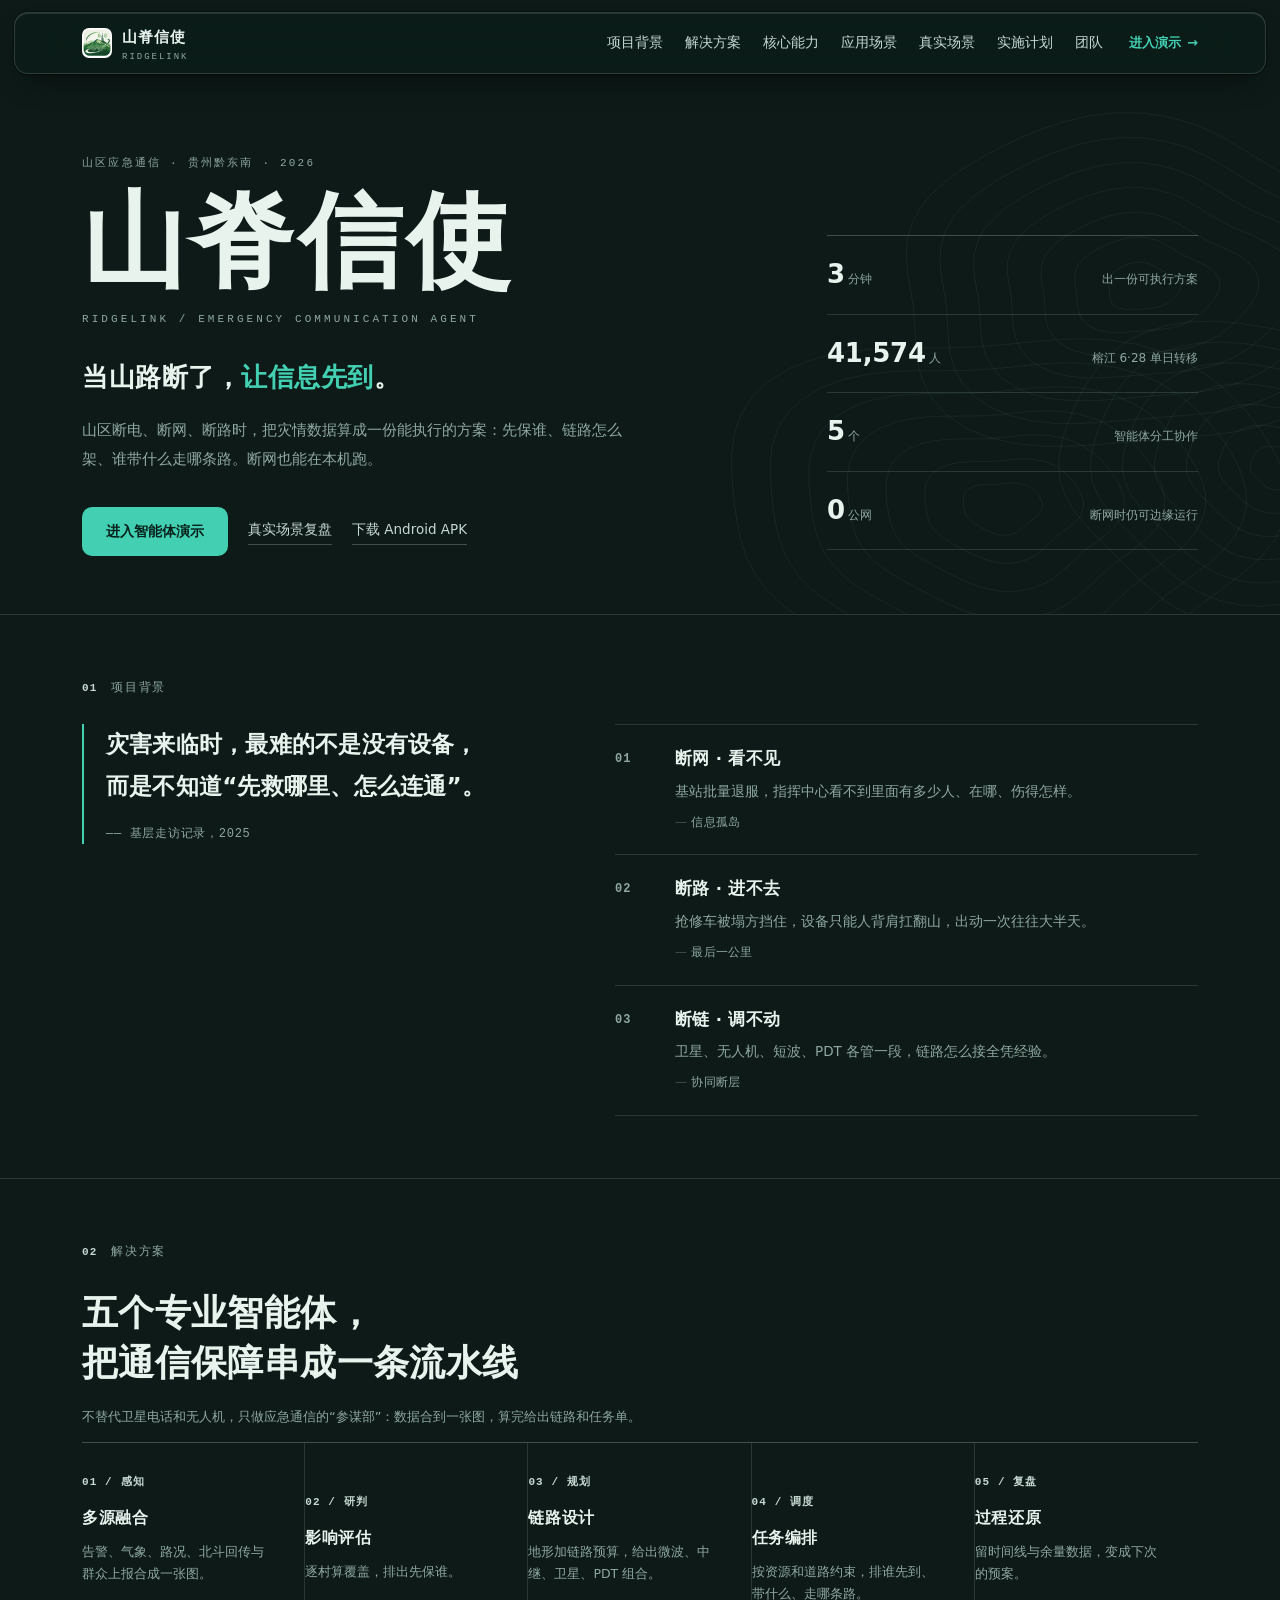
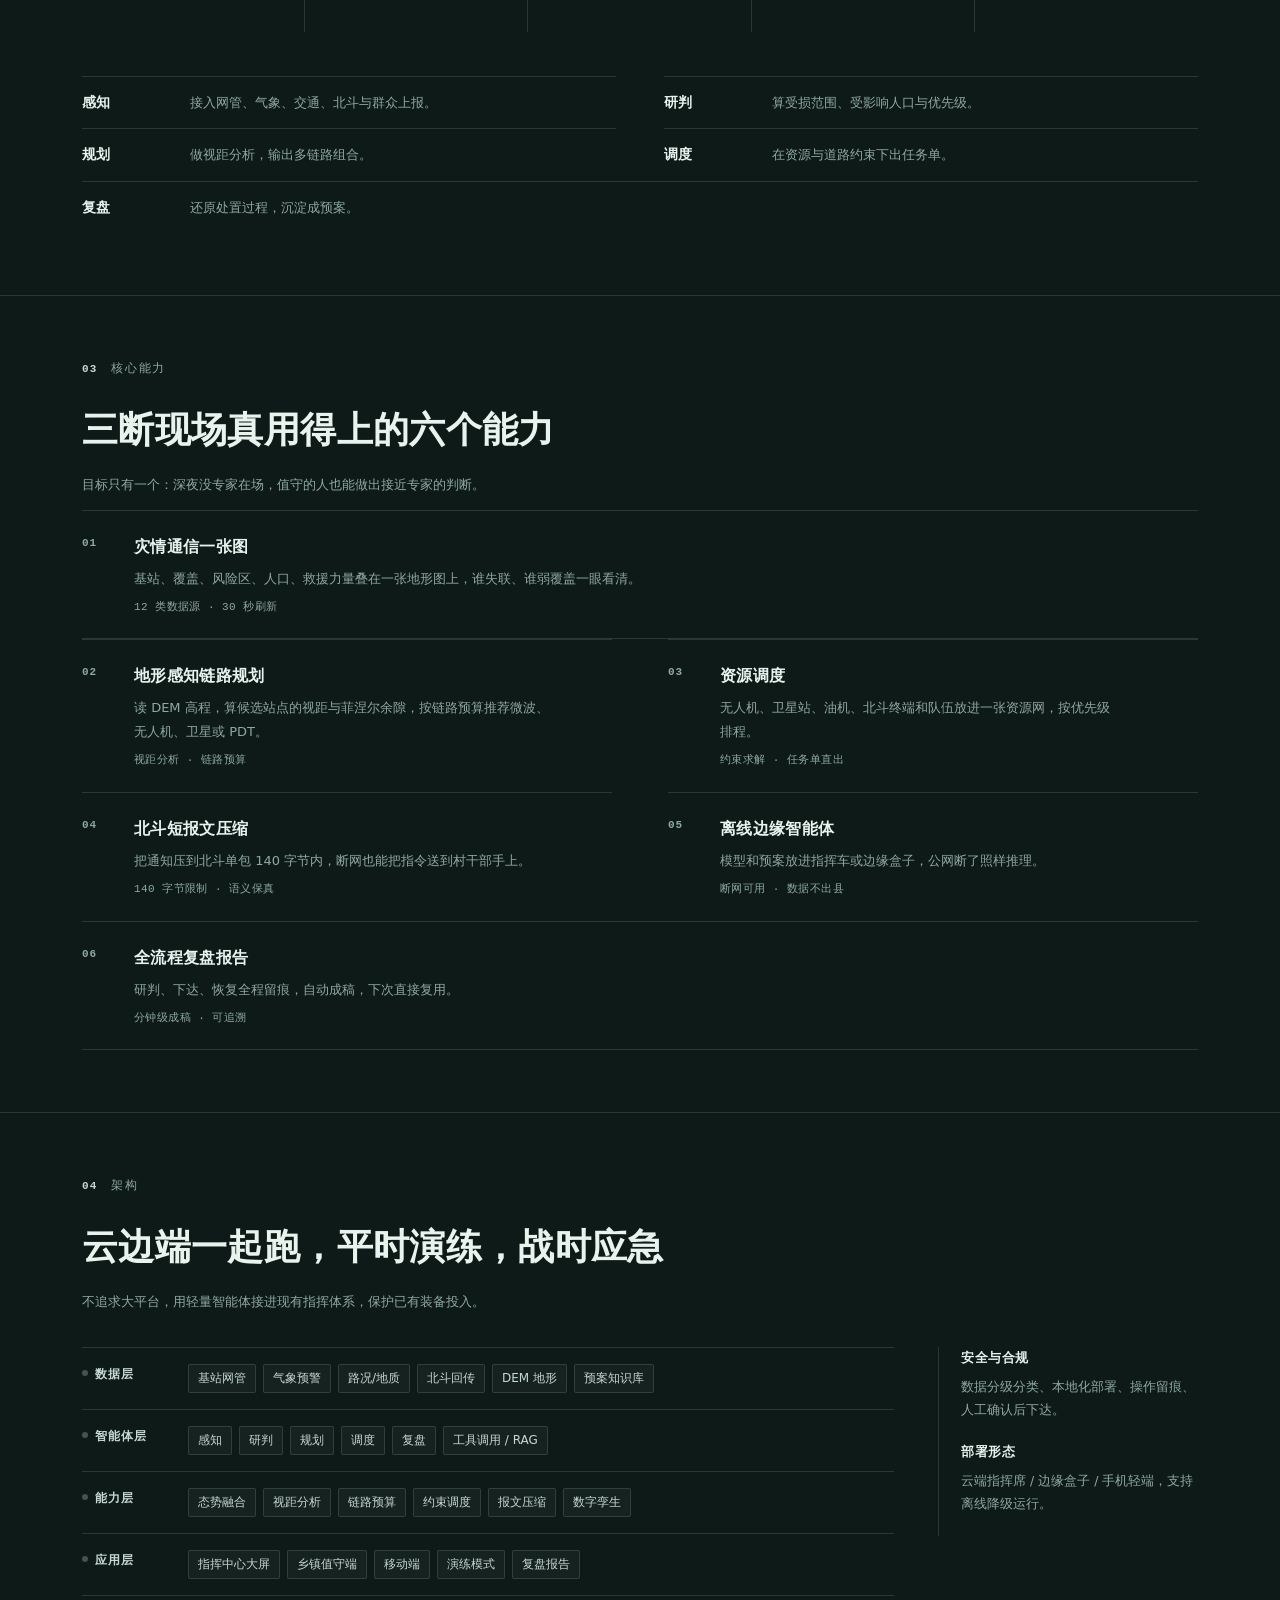
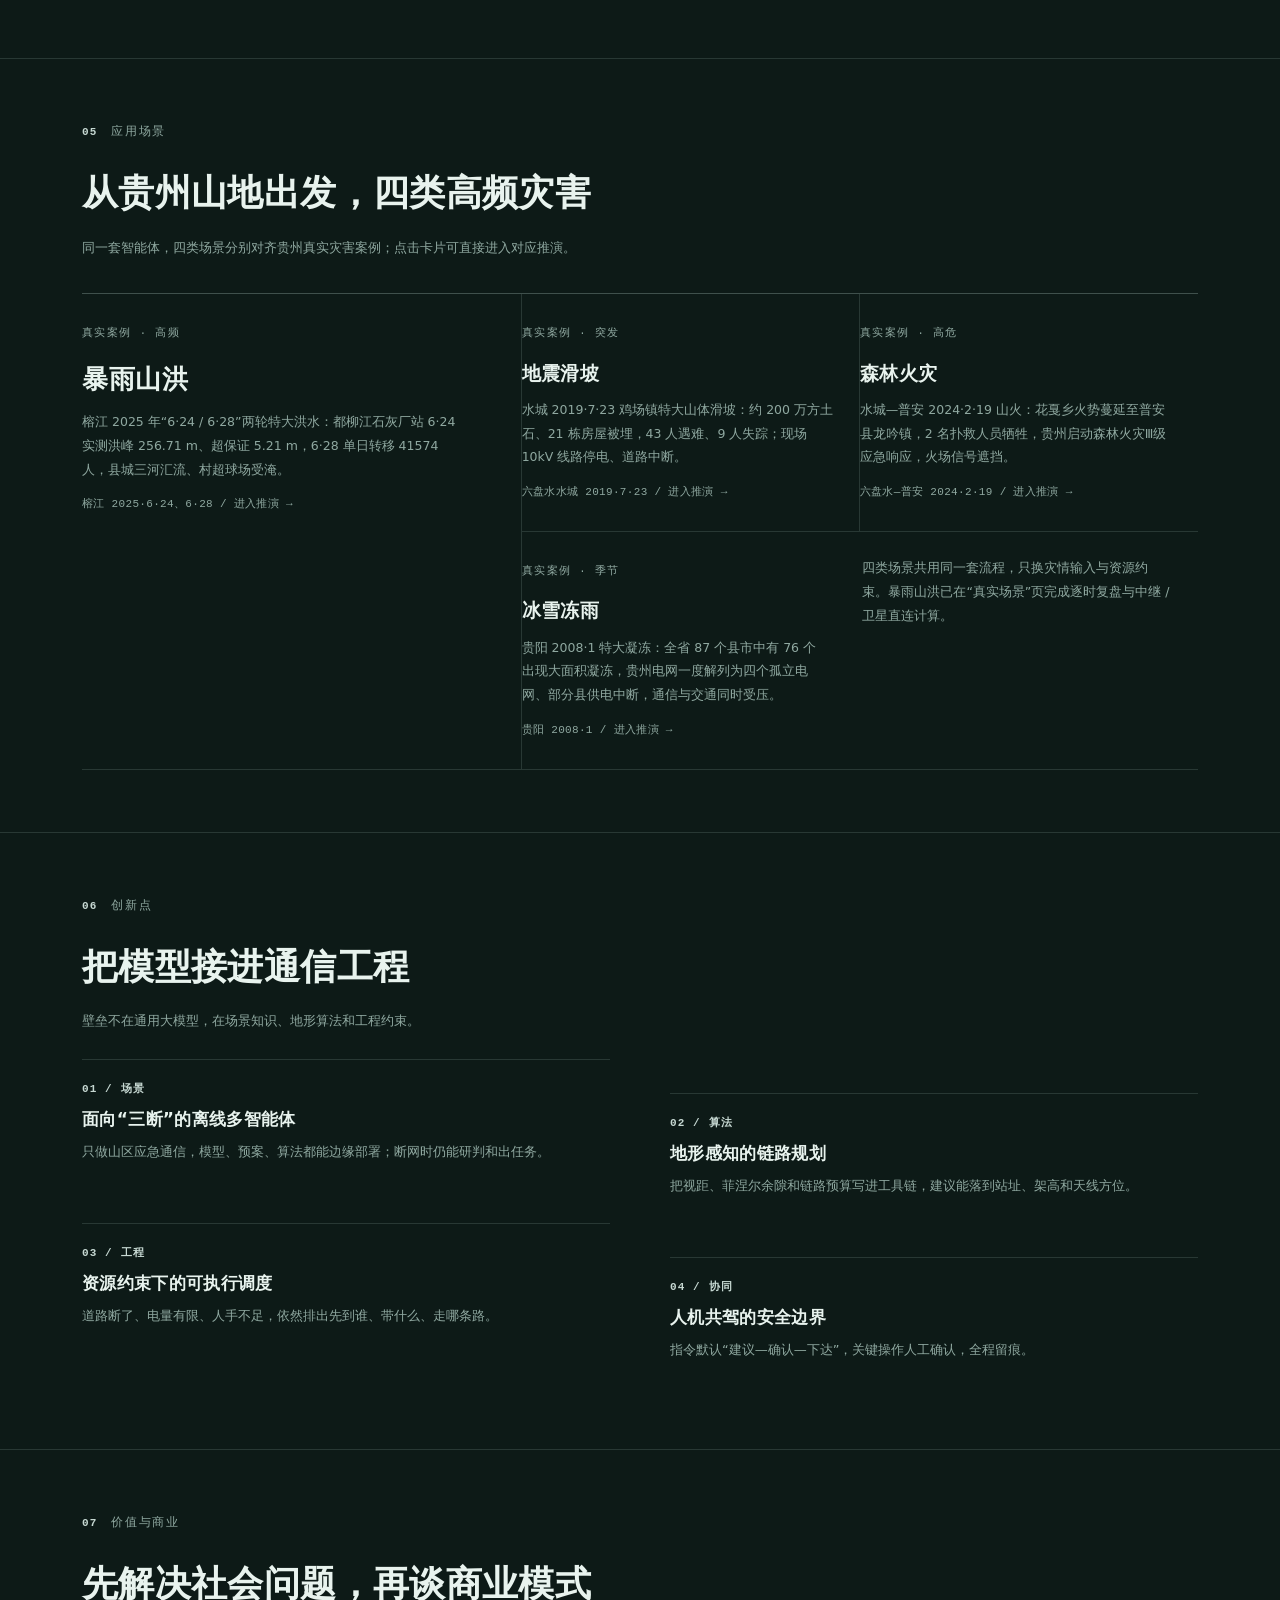
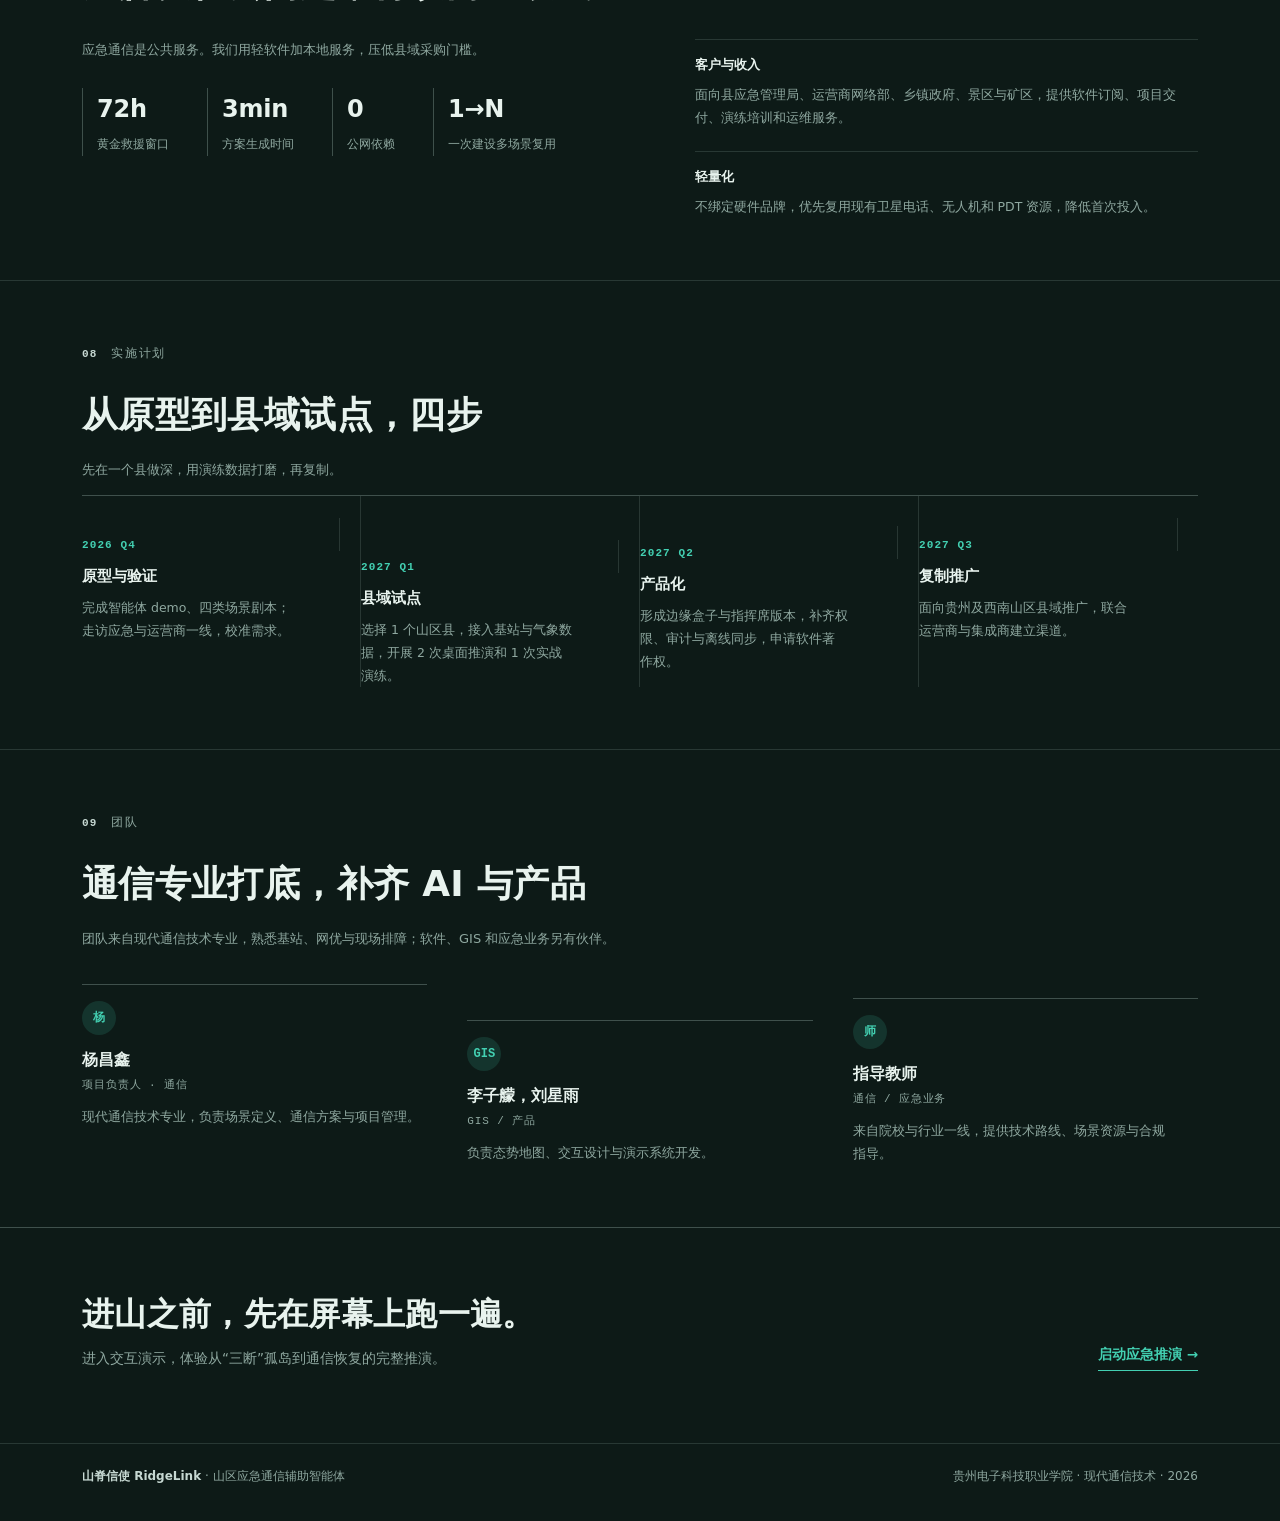
==== android-apk/app/src/main/assets/www/index.html @ e3057827 "实景地图新增贵州全省一图总览，标注五城四灾种并可点击跳转；发布 APK 1.7" ====
<!DOCTYPE html>
<html lang="zh-CN">
<head>
<meta charset="UTF-8">
<meta name="viewport" content="width=device-width, initial-scale=1.0, viewport-fit=cover">
<meta name="theme-color" content="#ffffff">
<meta name="description" content="山脊信使 RidgeLink：面向山区“断电、断网、断路”场景的应急通信辅助智能体，用 DEM 视距、菲涅尔余隙与链路预算，把灾情数据变成可执行的通信保障方案。">
<meta name="apple-mobile-web-app-capable" content="yes">
<meta name="apple-mobile-web-app-status-bar-style" content="black">
<meta name="apple-mobile-web-app-title" content="山脊信使">
<link rel="manifest" href="manifest.webmanifest">
<link rel="apple-touch-icon" href="icon-180.png">
<link rel="icon" type="image/png" href="icon-192.png">
<title>山脊信使 RidgeLink · 山区应急通信辅助智能体</title>
<style>
  :root{
    --ink:#e8f3ee;
    --ink-2:#c6d8d2;
    --muted:#8fa8a0;
    --line:rgba(206,236,226,.14);
    --line-2:rgba(206,236,226,.26);
    --accent:#43d0b2;
    --accent-soft:rgba(67,208,178,.14);
    --warn:#d8a06a;
    --bg:#0d1a17;
    --paper:#13211d;
    --mono:ui-monospace,"SFMono-Regular",Consolas,"Liberation Mono",monospace;
  }
  *{box-sizing:border-box}
  html{-webkit-text-size-adjust:100%}
  body{
    margin:0;background:var(--bg);color:var(--ink);
    font-family:"PingFang SC","Microsoft YaHei","Noto Sans SC",system-ui,-apple-system,sans-serif;
    font-size:15px;line-height:1.75;-webkit-font-smoothing:antialiased;
  }
  a{color:inherit;text-decoration:none}
  h1,h2,h3{text-wrap:balance}
  p,blockquote{text-wrap:pretty}
  .wrap{max-width:1180px;margin:0 auto;padding:0 32px}

  /* ---------- nav ---------- */
  .nav{
    position:fixed;top:12px;left:14px;right:14px;z-index:40;
    background:rgba(15,30,26,.55);
    -webkit-backdrop-filter:blur(26px) saturate(180%);
    backdrop-filter:blur(26px) saturate(180%);
    border:1px solid rgba(214,244,236,.16);
    border-radius:14px;
    box-shadow:
      0 0 0 1px rgba(0,0,0,.35),
      0 2px 4px -2px rgba(0,0,0,.4),
      0 14px 30px -14px rgba(0,0,0,.55),
      inset 0 1px 0 rgba(214,244,236,.12);
    transition:background .35s ease,box-shadow .35s ease;
  }
  .nav.is-scrolled{background:rgba(255,255,255,.58);box-shadow:0 0 0 1px rgba(20,33,43,.06), 0 3px 6px -3px rgba(20,33,43,.18), 0 16px 34px -16px rgba(20,33,43,.34), inset 0 1px 0 rgba(255,255,255,.92)}
  .nav-in{
    max-width:1180px;margin:0 auto;padding:0 32px;height:60px;
    display:flex;align-items:center;gap:26px;
  }
  .brand{display:flex;align-items:center;gap:10px;font-weight:700;letter-spacing:.06em;flex:none}
  .brand img{width:30px;height:30px;border-radius:7px;display:block}
  .brand small{display:block;font:500 9px/1 var(--mono);letter-spacing:.22em;color:var(--muted);margin-top:3px}
  .links{display:flex;gap:22px;font-size:13.5px;color:var(--ink-2);margin-left:auto}
  .links a{position:relative;padding:4px 0;transition:color .18s}
  .links a:hover{color:var(--ink)}
  .links a:hover::after{width:100%}
  .links a::after{content:"";position:absolute;left:0;bottom:0;height:1px;width:0;background:var(--ink);transition:width .2s}
  .nav-go{display:inline-flex;align-items:center;gap:6px;font-size:13px;font-weight:600;color:var(--accent);flex:none}
  .nav-go em{font-style:normal;transition:transform .2s}
  .nav-go:hover em{transform:translateX(3px)}

  /* ---------- hero ---------- */
  .hero{position:relative;padding:156px 0 58px;overflow:hidden}
  .hero-contours{position:absolute;right:-8%;top:6%;width:760px;max-width:70vw;opacity:.5;pointer-events:none}
  .hero-contours svg{width:100%;height:auto}
  .hero-grid{position:relative;display:grid;grid-template-columns:minmax(0,1.3fr) minmax(0,.7fr);gap:56px;align-items:end}
  .eyebrow{font:500 11px/1.4 var(--mono);letter-spacing:.2em;color:var(--muted);margin-bottom:22px}
  h1{
    font-size:clamp(58px,8.4vw,104px);line-height:.94;letter-spacing:.04em;font-weight:800;
    margin:0;color:var(--ink);
  }
  .hero-en{font:500 11px/1.6 var(--mono);letter-spacing:.28em;color:var(--muted);margin-top:20px}
  .hero-sub{font-size:clamp(19px,2.2vw,26px);margin:26px 0 0;letter-spacing:.02em;font-weight:600}
  .hero-sub em{font-style:normal;color:var(--accent)}
  .hero-desc{max-width:560px;margin:16px 0 0;color:var(--muted);font-size:14.5px;line-height:1.95}
  .hero-actions{display:flex;align-items:center;flex-wrap:wrap;gap:20px;margin-top:34px}
  .btn-solid{
    display:inline-flex;align-items:center;gap:8px;padding:13px 24px;background:var(--accent);color:#06201b;
    font-size:13.5px;font-weight:600;border-radius:10px;transition:background .2s,transform .2s;
  }
  .btn-solid:hover{background:var(--accent)}
  .link-more{font-size:13.5px;color:var(--ink-2);border-bottom:1px solid var(--line-2);padding-bottom:2px}
  .link-more:hover{border-color:var(--accent);color:var(--accent)}
  .hero-facts{border-top:1px solid var(--line-2);padding-top:0;margin-bottom:6px}
  .fact{display:grid;grid-template-columns:1fr auto;align-items:baseline;gap:14px;
    padding:16px 0;border-bottom:1px solid var(--line)}
  .fact b{font-size:26px;font-weight:700;letter-spacing:-.01em;font-variant-numeric:tabular-nums}
  .fact b small{font-size:12px;font-weight:500;color:var(--muted);margin-left:3px;letter-spacing:0}
  .fact span{font-size:12px;color:var(--muted);text-align:right;line-height:1.5;max-width:170px}

  /* ---------- section shell ---------- */
  .sec{padding:62px 0;border-top:1px solid var(--line)}
  .sec-head{display:flex;align-items:baseline;gap:14px;margin-bottom:26px}
  .sec-head .num{font:600 11px/1 var(--mono);letter-spacing:.1em;color:var(--ink-2);padding-top:2px}
  .sec-head .label{font-size:12px;letter-spacing:.14em;color:var(--muted)}
  .sec-lead{max-width:520px;margin-left:auto;color:var(--muted);font-size:14px;line-height:1.9}
  h2{font-size:clamp(25px,3vw,36px);line-height:1.4;letter-spacing:.01em;margin:0 0 18px;font-weight:700;max-width:820px}
  .h2-note{font-size:13px;color:var(--muted);max-width:560px}

  /* ---------- pain ---------- */
  .pain-grid{display:grid;grid-template-columns:minmax(0,.9fr) minmax(0,1.1fr);gap:56px}
  .pull{
    margin:0;padding:0 0 0 22px;border-left:2px solid var(--accent);
    font-size:clamp(18px,2vw,23px);line-height:1.8;font-weight:600;letter-spacing:.01em;align-self:start;text-wrap:balance;
  }
  .pull cite{display:block;margin-top:18px;font:500 12px/1.6 var(--mono);font-style:normal;color:var(--muted);letter-spacing:.06em}
  .pain-list{list-style:none;margin:0;padding:0}
  .pain-list li{display:grid;grid-template-columns:44px minmax(0,1fr);gap:16px;
    padding:20px 0;border-top:1px solid var(--line)}
  .pain-list li:last-child{border-bottom:1px solid var(--line)}
  .pain-list .no{font:600 12px/1.8 var(--mono);color:var(--muted);letter-spacing:.08em;padding-top:4px}
  .pain-list h3{margin:0 0 5px;font-size:16.5px;letter-spacing:.02em}
  .pain-list p{margin:0;color:var(--muted);font-size:13.5px;line-height:1.85}
  .pain-list .tag{display:inline-block;margin-top:8px;font-size:12px;color:var(--muted);letter-spacing:.02em}
  .pain-list .tag::before{content:"— ";color:var(--line-2)}

  /* ---------- solution ---------- */
  .flow{display:grid;grid-template-columns:repeat(5,minmax(0,1fr));gap:0;margin-top:6px;border-top:1px solid var(--line-2)}
  .step{padding:24px 18px 26px 0;border-right:1px solid var(--line);position:relative}
  .step:last-child{border-right:0}
  .step:nth-child(even){padding-top:44px}
  .step .idx{font:600 11px/1 var(--mono);color:var(--ink-2);letter-spacing:.1em}
  .step h4{margin:12px 0 8px;font-size:15.5px;letter-spacing:.04em}
  .step p{margin:0;font-size:12.5px;line-height:1.8;color:var(--muted);max-width:190px}
  .agents{display:grid;grid-template-columns:repeat(2,minmax(0,1fr));gap:0 48px;margin-top:44px}
  .agent{display:grid;grid-template-columns:96px minmax(0,1fr);gap:12px;padding:14px 0;border-top:1px solid var(--line);align-items:baseline}
  .agent b{font-size:13.5px;font-weight:600}
  .agent span{font-size:12.5px;color:var(--muted);line-height:1.8}

  /* ---------- capability ---------- */
  .cap-list{display:grid;grid-template-columns:repeat(2,minmax(0,1fr));gap:0 56px}
  .cap{display:grid;grid-template-columns:38px minmax(0,1fr);gap:14px;padding:22px 0;border-top:1px solid var(--line)}
  .cap .no{font:600 11px/1.9 var(--mono);color:var(--muted);letter-spacing:.08em}
  .cap h3{margin:0 0 6px;font-size:16px;letter-spacing:.02em}
  .cap p{margin:0;font-size:13px;color:var(--muted);line-height:1.85;max-width:420px}
  .cap .metric{font:500 11px/1.6 var(--mono);color:var(--muted);margin-top:8px;letter-spacing:.04em}
  .cap.double,.cap-list .cap:last-child{grid-column:1 / -1;border-bottom:1px solid var(--line)}
  .cap.double p{max-width:640px}

  /* ---------- architecture ---------- */
  .arch{display:grid;grid-template-columns:minmax(0,1fr) 260px;gap:44px;align-items:start}
  .layer{display:grid;grid-template-columns:88px minmax(0,1fr);gap:18px;padding:16px 0;border-top:1px solid var(--line)}
  .layer:last-child{border-bottom:1px solid var(--line)}
  .layer .lname{font:600 12px/1.9 var(--mono);letter-spacing:.08em;color:var(--ink-2)}
  .layer .lname i{display:inline-block;width:6px;height:6px;border-radius:50%;background:var(--ink-2);opacity:.3;margin-right:7px;vertical-align:2px}
  .chips{display:flex;flex-wrap:wrap;gap:7px}
  .chip{font-size:12px;color:var(--ink-2);border:1px solid var(--line);padding:3px 9px;border-radius:2px;background:rgba(214,244,236,.04)}
  .arch-side{border-left:1px solid var(--line);padding-left:22px}
  .arch-side h4{margin:0 0 6px;font-size:12.5px;letter-spacing:.04em}
  .arch-side p{margin:0 0 20px;font-size:12.5px;color:var(--muted);line-height:1.85}

  /* ---------- scenarios ---------- */
  .scenes{display:grid;grid-template-columns:1.3fr 1fr 1fr;grid-template-areas:"a b c" "a d d";gap:0;border-top:1px solid var(--line-2)}
  .scene{padding:24px 24px 28px 0;border-bottom:1px solid var(--line);border-right:1px solid var(--line);position:relative;display:block;color:inherit;text-decoration:none;transition:background .2s}
  .scene:hover{background:rgba(46,230,197,.03)}
  .scene:hover h3{color:var(--teal)}
  .scene-a{grid-area:a;padding-right:34px;border-right:1px solid var(--line)}
  .scene-b{grid-area:b}
  .scene-c{grid-area:c;border-right:0}
  .scene-d{grid-area:d;border-right:0;display:grid;grid-template-columns:minmax(0,1fr) minmax(0,1.05fr);column-gap:44px;align-items:start}
  .scene-note{margin:26px 0 0;font-size:12.5px;line-height:1.95;color:var(--muted);max-width:360px}
  .scene .tag{font:500 10.5px/1 var(--mono);letter-spacing:.14em;color:var(--muted)}
  .scene h3{margin:12px 0 8px;font-size:19px;letter-spacing:.02em}
  .scene-a h3{font-size:26px}
  .scene p{margin:0;font-size:12.5px;color:var(--muted);line-height:1.9;max-width:340px}
  .scene-a p{max-width:380px}
  .scene .meta{font:500 11px/1.8 var(--mono);color:var(--muted);margin-top:14px;letter-spacing:.03em}

  /* ---------- innovation ---------- */
  .inno{display:grid;grid-template-columns:repeat(2,minmax(0,1fr));gap:0 60px}
  .inno article{padding:24px 0;border-top:1px solid var(--line)}
  .inno article:nth-child(2n){margin-top:34px}
  .inno .n{font:600 11px/1 var(--mono);color:var(--ink-2);letter-spacing:.1em;margin-bottom:12px}
  .inno h3{margin:0 0 8px;font-size:17px;letter-spacing:.02em;line-height:1.5}
  .inno p{margin:0;font-size:13px;color:var(--muted);line-height:1.9}

  /* ---------- value ---------- */
  .value{display:grid;grid-template-columns:minmax(0,1.05fr) minmax(0,.95fr);gap:56px}
  .value-key{display:flex;gap:38px;flex-wrap:wrap;margin:26px 0 0}
  .value-key div{border-left:1px solid var(--line-2);padding-left:14px}
  .value-key b{display:block;font-size:24px;font-weight:700;letter-spacing:-.01em}
  .value-key span{font-size:11.5px;color:var(--muted)}
  .value-side{display:grid;gap:22px;align-content:start}
  .vnote{border-top:1px solid var(--line);padding-top:14px}
  .vnote h4{margin:0 0 6px;font-size:13px}
  .vnote p{margin:0;font-size:12.5px;color:var(--muted);line-height:1.85}

  /* ---------- roadmap ---------- */
  .road{display:grid;grid-template-columns:repeat(4,minmax(0,1fr));gap:0;border-top:1px solid var(--line-2);margin-top:8px}
  .road div{padding:22px 20px 0 0;border-right:1px solid var(--line)}
  .road div:last-child{border-right:0}
  .road .t{font:600 11px/1 var(--mono);color:var(--accent);letter-spacing:.1em}
  .road h4{margin:12px 0 7px;font-size:15px}
  .road p{margin:0;font-size:12.5px;color:var(--muted);line-height:1.85;max-width:220px}
  .road div:nth-child(2){padding-top:44px}
  .road div:nth-child(3){padding-top:30px}

  /* ---------- team ---------- */
  .team{display:grid;grid-template-columns:repeat(3,minmax(0,1fr));gap:40px}
  .person{border-top:1px solid var(--line-2);padding-top:16px}
  .person:nth-child(2){margin-top:36px}
  .person:nth-child(3){margin-top:14px}
  .person .av{width:34px;height:34px;border-radius:50%;background:var(--accent-soft);color:var(--accent);
    display:grid;place-items:center;font:700 12px/1 var(--mono);margin-bottom:12px}
  .person h4{margin:0 0 3px;font-size:15.5px}
  .person .role{font:500 11px/1.6 var(--mono);letter-spacing:.08em;color:var(--muted)}
  .person p{margin:10px 0 0;font-size:12.5px;color:var(--muted);line-height:1.85}

  /* ---------- cta / footer ---------- */
  .cta{border-top:1px solid var(--line-2);padding:64px 0 72px}
  .cta-in{display:flex;align-items:flex-end;justify-content:space-between;gap:40px;flex-wrap:wrap}
  .cta h2{margin:0 0 10px;font-size:clamp(23px,2.6vw,32px)}
  .cta p{margin:0;color:var(--muted);font-size:13.5px}
  .cta .go{font-size:13.5px;font-weight:600;color:var(--accent);border-bottom:1px solid currentColor;padding-bottom:3px;white-space:nowrap}
  footer{border-top:1px solid var(--line);padding:22px 0 34px}
  .foot-in{display:flex;justify-content:space-between;gap:16px;flex-wrap:wrap;color:var(--muted);font-size:12px}
  .foot-in b{color:var(--ink-2);font-weight:600}

  /* ---------- reveal ---------- */
  .reveal{opacity:0;transform:translateY(14px);transition:opacity .7s ease,transform .7s ease}
  .reveal.in{opacity:1;transform:none}
  @media (prefers-reduced-motion:reduce){.reveal{opacity:1;transform:none;transition:none}}

  /* ---------- responsive ---------- */
  @media(max-width:980px){
    .nav-in{padding:0 16px;gap:14px}
    .nav{top:8px;left:8px;right:8px;border-radius:12px}
    .links{display:none}
    .wrap{padding:0 20px}
    .hero{padding:120px 0 56px}
    .hero-grid{grid-template-columns:1fr;gap:34px}
    .hero-contours{display:none}
    .fact span{max-width:none;text-align:left}
    .fact{grid-template-columns:auto 1fr;gap:12px;align-items:baseline}
    .pain-grid,.value,.arch{grid-template-columns:1fr;gap:34px}
    .arch-side{border-left:0;padding-left:0;border-top:1px solid var(--line);padding-top:18px}
    .flow{grid-template-columns:repeat(2,minmax(0,1fr));gap:0}
    .step:nth-child(even){padding-top:24px}
    .step{border-right:0;border-bottom:1px solid var(--line)}
    .agents,.cap-list,.inno{grid-template-columns:1fr;gap:0}
    .inno article:nth-child(2n){margin-top:0}
    .scenes{grid-template-columns:1fr;grid-template-areas:"a" "b" "c" "d"}
    .scene,.scene-c{border-right:0}
    .scenes-note{margin-top:10px}
    .road{grid-template-columns:1fr 1fr}
    .road div{padding-top:22px !important;border-right:0;border-bottom:1px solid var(--line)}
    .team{grid-template-columns:1fr;gap:22px}
    .person:nth-child(2),.person:nth-child(3){margin-top:0}
    .sec{padding:60px 0}
  }
  @media(max-width:560px){
    h1{font-size:44px}
    .hero-actions{gap:14px}
    .btn-solid{width:100%;justify-content:center}
    .fact b{font-size:22px}
  }
</style>
</head>
<body>

<header class="nav">
  <div class="nav-in">
    <a class="brand" href="#top">
      <img src="icon-192.png" alt="山脊信使">
      <span>山脊信使<small>RIDGELINK</small></span>
    </a>
    <nav class="links">
      <a href="#pain">项目背景</a>
      <a href="#solution">解决方案</a>
      <a href="#capability">核心能力</a>
      <a href="#scenario">应用场景</a>
      <a href="scene.html">真实场景</a>
      <a href="#plan">实施计划</a>
      <a href="#team">团队</a>
    </nav>
    <a class="nav-go" href="demo.html">进入演示 <em>→</em></a>
  </div>
</header>

<section class="hero" id="top">
    <div class="hero-contours" aria-hidden="true"><svg viewBox="0 0 760 620"><g id="heroContours"></g></svg></div>
  <div class="wrap">
    <div class="eyebrow">山区应急通信 · 贵州黔东南 · 2026</div>
    <div class="hero-grid">
      <div>
        <h1>山脊信使</h1>
        <div class="hero-en">RIDGELINK / EMERGENCY COMMUNICATION AGENT</div>
        <p class="hero-sub">当山路断了，<em>让信息先到</em>。</p>
        <p class="hero-desc">山区断电、断网、断路时，把灾情数据算成一份能执行的方案：先保谁、链路怎么架、谁带什么走哪条路。断网也能在本机跑。</p>
        <div class="hero-actions">
          <a class="btn-solid" href="demo.html">进入智能体演示</a>
          <a class="link-more" href="scene.html">真实场景复盘</a>
          <a class="link-more" href="download/RidgeLink-1.7.apk?v=1.7" download title="约 1.2 MB · 安装后无需电脑、无需网络">下载 Android APK</a>
          <button class="link-more" id="btnInstall" type="button" hidden style="background:none;border:0;border-bottom:1px solid var(--line-2);padding:0 0 2px;cursor:pointer;font-family:inherit;font-size:13.5px">添加到主屏幕</button>
        </div>
      </div>
      <aside class="hero-facts">
        <div class="fact"><b>3<small>分钟</small></b><span>出一份可执行方案</span></div>
        <div class="fact" title="据 2025-06-28 18 时公开报道"><b>41,574<small>人</small></b><span>榕江 6·28 单日转移</span></div>
        <div class="fact"><b>5<small>个</small></b><span>智能体分工协作</span></div>
        <div class="fact"><b>0<small>公网</small></b><span>断网时仍可边缘运行</span></div>
      </aside>
    </div>
  </div>
</section>

<main>
  <section class="sec" id="pain">
    <div class="wrap">
      <div class="sec-head"><span class="num">01</span><span class="label">项目背景</span></div>
      <div class="pain-grid">
        <blockquote class="pull reveal">
          灾害来临时，最难的不是没有设备，而是不知道“先救哪里、怎么连通”。
          <cite>—— 基层走访记录，2025</cite>
        </blockquote>
        <ol class="pain-list">
          <li class="reveal">
            <span class="no">01</span>
            <div>
              <h3>断网 · 看不见</h3>
              <p>基站批量退服，指挥中心看不到里面有多少人、在哪、伤得怎样。</p>
              <span class="tag">信息孤岛</span>
            </div>
          </li>
          <li class="reveal">
            <span class="no">02</span>
            <div>
              <h3>断路 · 进不去</h3>
              <p>抢修车被塌方挡住，设备只能人背肩扛翻山，出动一次往往大半天。</p>
              <span class="tag">最后一公里</span>
            </div>
          </li>
          <li class="reveal">
            <span class="no">03</span>
            <div>
              <h3>断链 · 调不动</h3>
              <p>卫星、无人机、短波、PDT 各管一段，链路怎么接全凭经验。</p>
              <span class="tag">协同断层</span>
            </div>
          </li>
        </ol>
      </div>
    </div>
  </section>

  <section class="sec" id="solution">
    <div class="wrap">
      <div class="sec-head"><span class="num">02</span><span class="label">解决方案</span></div>
      <h2>五个专业智能体，<br>把通信保障串成一条流水线</h2>
      <p class="h2-note">不替代卫星电话和无人机，只做应急通信的“参谋部”：数据合到一张图，算完给出链路和任务单。</p>
      <div class="flow">
        <div class="step reveal"><span class="idx">01 / 感知</span><h4>多源融合</h4><p>告警、气象、路况、北斗回传与群众上报合成一张图。</p></div>
        <div class="step reveal"><span class="idx">02 / 研判</span><h4>影响评估</h4><p>逐村算覆盖，排出先保谁。</p></div>
        <div class="step reveal"><span class="idx">03 / 规划</span><h4>链路设计</h4><p>地形加链路预算，给出微波、中继、卫星、PDT 组合。</p></div>
        <div class="step reveal"><span class="idx">04 / 调度</span><h4>任务编排</h4><p>按资源和道路约束，排谁先到、带什么、走哪条路。</p></div>
        <div class="step reveal"><span class="idx">05 / 复盘</span><h4>过程还原</h4><p>留时间线与余量数据，变成下次的预案。</p></div>
      </div>
      <div class="agents">
        <div class="agent reveal"><b>感知</b><span>接入网管、气象、交通、北斗与群众上报。</span></div>
        <div class="agent reveal"><b>研判</b><span>算受损范围、受影响人口与优先级。</span></div>
        <div class="agent reveal"><b>规划</b><span>做视距分析，输出多链路组合。</span></div>
        <div class="agent reveal"><b>调度</b><span>在资源与道路约束下出任务单。</span></div>
        <div class="agent reveal" style="grid-column:1/-1"><b>复盘</b><span>还原处置过程，沉淀成预案。</span></div>
      </div>
    </div>
  </section>

  <section class="sec" id="capability">
    <div class="wrap">
      <div class="sec-head"><span class="num">03</span><span class="label">核心能力</span></div>
      <h2>三断现场真用得上的六个能力</h2>
      <p class="h2-note">目标只有一个：深夜没专家在场，值守的人也能做出接近专家的判断。</p>
      <div class="cap-list">
        <div class="cap double reveal">
          <span class="no">01</span>
          <div>
            <h3>灾情通信一张图</h3>
            <p>基站、覆盖、风险区、人口、救援力量叠在一张地形图上，谁失联、谁弱覆盖一眼看清。</p>
            <div class="metric">12 类数据源 · 30 秒刷新</div>
          </div>
        </div>
        <div class="cap reveal">
          <span class="no">02</span>
          <div><h3>地形感知链路规划</h3><p>读 DEM 高程，算候选站点的视距与菲涅尔余隙，按链路预算推荐微波、无人机、卫星或 PDT。</p><div class="metric">视距分析 · 链路预算</div></div>
        </div>
        <div class="cap reveal">
          <span class="no">03</span>
          <div><h3>资源调度</h3><p>无人机、卫星站、油机、北斗终端和队伍放进一张资源网，按优先级排程。</p><div class="metric">约束求解 · 任务单直出</div></div>
        </div>
        <div class="cap reveal">
          <span class="no">04</span>
          <div><h3>北斗短报文压缩</h3><p>把通知压到北斗单包 140 字节内，断网也能把指令送到村干部手上。</p><div class="metric">140 字节限制 · 语义保真</div></div>
        </div>
        <div class="cap reveal">
          <span class="no">05</span>
          <div><h3>离线边缘智能体</h3><p>模型和预案放进指挥车或边缘盒子，公网断了照样推理。</p><div class="metric">断网可用 · 数据不出县</div></div>
        </div>
        <div class="cap reveal">
          <span class="no">06</span>
          <div><h3>全流程复盘报告</h3><p>研判、下达、恢复全程留痕，自动成稿，下次直接复用。</p><div class="metric">分钟级成稿 · 可追溯</div></div>
        </div>
      </div>
    </div>
  </section>

  <section class="sec" id="architecture">
    <div class="wrap">
      <div class="sec-head"><span class="num">04</span><span class="label">架构</span></div>
      <h2>云边端一起跑，平时演练，战时应急</h2>
      <p class="h2-note">不追求大平台，用轻量智能体接进现有指挥体系，保护已有装备投入。</p>
      <div class="arch" style="margin-top:34px">
        <div>
          <div class="layer" style="--c:#1668b8">
            <div class="lname"><i></i>数据层</div>
            <div class="chips"><span class="chip">基站网管</span><span class="chip">气象预警</span><span class="chip">路况/地质</span><span class="chip">北斗回传</span><span class="chip">DEM 地形</span><span class="chip">预案知识库</span></div>
          </div>
          <div class="layer" style="--c:#0b8f84">
            <div class="lname"><i></i>智能体层</div>
            <div class="chips"><span class="chip">感知</span><span class="chip">研判</span><span class="chip">规划</span><span class="chip">调度</span><span class="chip">复盘</span><span class="chip">工具调用 / RAG</span></div>
          </div>
          <div class="layer" style="--c:#bf6a10">
            <div class="lname"><i></i>能力层</div>
            <div class="chips"><span class="chip">态势融合</span><span class="chip">视距分析</span><span class="chip">链路预算</span><span class="chip">约束调度</span><span class="chip">报文压缩</span><span class="chip">数字孪生</span></div>
          </div>
          <div class="layer" style="--c:#6d4fd0">
            <div class="lname"><i></i>应用层</div>
            <div class="chips"><span class="chip">指挥中心大屏</span><span class="chip">乡镇值守端</span><span class="chip">移动端</span><span class="chip">演练模式</span><span class="chip">复盘报告</span></div>
          </div>
        </div>
        <div class="arch-side">
          <h4>安全与合规</h4>
          <p>数据分级分类、本地化部署、操作留痕、人工确认后下达。</p>
          <h4>部署形态</h4>
          <p>云端指挥席 / 边缘盒子 / 手机轻端，支持离线降级运行。</p>
        </div>
      </div>
    </div>
  </section>

  <section class="sec" id="scenario">
    <div class="wrap">
      <div class="sec-head"><span class="num">05</span><span class="label">应用场景</span></div>
      <h2>从贵州山地出发，四类高频灾害</h2>
      <p class="h2-note">同一套智能体，四类场景分别对齐贵州真实灾害案例；点击卡片可直接进入对应推演。</p>
      <div class="scenes" style="margin-top:34px">
        <a class="scene scene-a reveal" href="demo.html?scene=flood">
          <span class="tag">真实案例 · 高频</span>
          <h3>暴雨山洪</h3>
          <p>榕江 2025 年“6·24 / 6·28”两轮特大洪水：都柳江石灰厂站 6·24 实测洪峰 256.71 m、超保证 5.21 m，6·28 单日转移 41574 人，县城三河汇流、村超球场受淹。</p>
          <div class="meta">榕江 2025·6·24、6·28 / 进入推演 →</div>
        </a>
        <a class="scene scene-b reveal" href="demo.html?scene=quake">
          <span class="tag">真实案例 · 突发</span>
          <h3>地震滑坡</h3>
          <p>水城 2019·7·23 鸡场镇特大山体滑坡：约 200 万方土石、21 栋房屋被埋，43 人遇难、9 人失踪；现场 10kV 线路停电、道路中断。</p>
          <div class="meta">六盘水水城 2019·7·23 / 进入推演 →</div>
        </a>
        <a class="scene scene-c reveal" href="demo.html?scene=fire">
          <span class="tag">真实案例 · 高危</span>
          <h3>森林火灾</h3>
          <p>水城—普安 2024·2·19 山火：花戛乡火势蔓延至普安县龙吟镇，2 名扑救人员牺牲，贵州启动森林火灾Ⅲ级应急响应，火场信号遮挡。</p>
          <div class="meta">六盘水—普安 2024·2·19 / 进入推演 →</div>
        </a>
        <a class="scene scene-d reveal" href="demo.html?scene=ice">
          <div>
            <span class="tag">真实案例 · 季节</span>
            <h3>冰雪冻雨</h3>
            <p>贵阳 2008·1 特大凝冻：全省 87 个县市中有 76 个出现大面积凝冻，贵州电网一度解列为四个孤立电网、部分县供电中断，通信与交通同时受压。</p>
            <div class="meta">贵阳 2008·1 / 进入推演 →</div>
          </div>
          <p class="scene-note">四类场景共用同一套流程，只换灾情输入与资源约束。暴雨山洪已在“真实场景”页完成逐时复盘与中继 / 卫星直连计算。</p>
        </a>
      </div>
    </div>
  </section>

  <section class="sec" id="innovation">
    <div class="wrap">
      <div class="sec-head"><span class="num">06</span><span class="label">创新点</span></div>
      <h2>把模型接进通信工程</h2>
      <p class="h2-note">壁垒不在通用大模型，在场景知识、地形算法和工程约束。</p>
      <div class="inno" style="margin-top:26px">
        <article class="reveal"><div class="n">01 / 场景</div><h3>面向“三断”的离线多智能体</h3><p>只做山区应急通信，模型、预案、算法都能边缘部署；断网时仍能研判和出任务。</p></article>
        <article class="reveal"><div class="n">02 / 算法</div><h3>地形感知的链路规划</h3><p>把视距、菲涅尔余隙和链路预算写进工具链，建议能落到站址、架高和天线方位。</p></article>
        <article class="reveal"><div class="n">03 / 工程</div><h3>资源约束下的可执行调度</h3><p>道路断了、电量有限、人手不足，依然排出先到谁、带什么、走哪条路。</p></article>
        <article class="reveal"><div class="n">04 / 协同</div><h3>人机共驾的安全边界</h3><p>指令默认“建议—确认—下达”，关键操作人工确认，全程留痕。</p></article>
      </div>
    </div>
  </section>

  <section class="sec" id="value">
    <div class="wrap">
      <div class="sec-head"><span class="num">07</span><span class="label">价值与商业</span></div>
      <h2>先解决社会问题，再谈商业模式</h2>
      <div class="value" style="margin-top:30px">
        <div>
          <p class="h2-note" style="margin:0">应急通信是公共服务。我们用轻软件加本地服务，压低县域采购门槛。</p>
          <div class="value-key">
            <div><b>72h</b><span>黄金救援窗口</span></div>
            <div><b>3min</b><span>方案生成时间</span></div>
            <div><b>0</b><span>公网依赖</span></div>
            <div><b>1→N</b><span>一次建设多场景复用</span></div>
          </div>
        </div>
        <div class="value-side">
          <div class="vnote"><h4>客户与收入</h4><p>面向县应急管理局、运营商网络部、乡镇政府、景区与矿区，提供软件订阅、项目交付、演练培训和运维服务。</p></div>
          <div class="vnote"><h4>轻量化</h4><p>不绑定硬件品牌，优先复用现有卫星电话、无人机和 PDT 资源，降低首次投入。</p></div>
        </div>
      </div>
    </div>
  </section>

  <section class="sec" id="plan">
    <div class="wrap">
      <div class="sec-head"><span class="num">08</span><span class="label">实施计划</span></div>
      <h2>从原型到县域试点，四步</h2>
      <p class="h2-note">先在一个县做深，用演练数据打磨，再复制。</p>
      <div class="road">
        <div class="reveal"><div class="t">2026 Q4</div><h4>原型与验证</h4><p>完成智能体 demo、四类场景剧本；走访应急与运营商一线，校准需求。</p></div>
        <div class="reveal"><div class="t">2027 Q1</div><h4>县域试点</h4><p>选择 1 个山区县，接入基站与气象数据，开展 2 次桌面推演和 1 次实战演练。</p></div>
        <div class="reveal"><div class="t">2027 Q2</div><h4>产品化</h4><p>形成边缘盒子与指挥席版本，补齐权限、审计与离线同步，申请软件著作权。</p></div>
        <div class="reveal"><div class="t">2027 Q3</div><h4>复制推广</h4><p>面向贵州及西南山区县域推广，联合运营商与集成商建立渠道。</p></div>
      </div>
    </div>
  </section>

  <section class="sec" id="team">
    <div class="wrap">
      <div class="sec-head"><span class="num">09</span><span class="label">团队</span></div>
      <h2>通信专业打底，补齐 AI 与产品</h2>
      <p class="h2-note">团队来自现代通信技术专业，熟悉基站、网优与现场排障；软件、GIS 和应急业务另有伙伴。</p>
      <div class="team" style="margin-top:34px">
        <div class="person reveal"><div class="av">杨</div><h4>杨昌鑫</h4><div class="role">项目负责人 · 通信</div><p>现代通信技术专业，负责场景定义、通信方案与项目管理。</p></div>
        <div class="person reveal"><div class="av">GIS</div><h4>李子艨，刘星雨</h4><div class="role">GIS / 产品</div><p>负责态势地图、交互设计与演示系统开发。</p></div>
        <div class="person reveal"><div class="av">师</div><h4>指导教师</h4><div class="role">通信 / 应急业务</div><p>来自院校与行业一线，提供技术路线、场景资源与合规指导。</p></div>
      </div>
    </div>
  </section>
</main>

<section class="cta">
  <div class="wrap cta-in">
    <div>
      <h2>进山之前，先在屏幕上跑一遍。</h2>
      <p>进入交互演示，体验从“三断”孤岛到通信恢复的完整推演。</p>
    </div>
    <a class="go" href="demo.html">启动应急推演 →</a>
  </div>
</section>

<footer>
  <div class="wrap foot-in">
    <div><b>山脊信使 RidgeLink</b> · 山区应急通信辅助智能体</div>
    <div>贵州电子科技职业学院 · 现代通信技术 · 2026</div>
  </div>
</footer>

<script>
/* 顶栏：滚动后玻璃加深 */
(function(){
  var nav=document.querySelector('.nav');
  if(!nav) return;
  var onScroll=function(){ nav.classList.toggle('is-scrolled',window.scrollY>60); };
  window.addEventListener('scroll',onScroll,{passive:true});
  onScroll();
})();

/* 地形等高线（右侧背景） */
(function(){
  const g = document.getElementById('heroContours');
  if(!g) return;
  const peaks = [
    {x:520,y:250,r:210,s:1.2},{x:660,y:430,r:190,s:2.4},{x:380,y:470,r:230,s:3.1}
  ];
  let html = '';
  peaks.forEach((p)=>{
    for(let k=1;k<=7;k++){
      const pts=[]; const n=64;
      for(let i=0;i<n;i++){
        const a=i/n*Math.PI*2;
        const wob = Math.sin(a*3+p.s)*.5 + Math.sin(a*5+p.s*2.3)*.28;
        const r = p.r*k/7*(1+wob*.14);
        pts.push((p.x+Math.cos(a)*r*1.2).toFixed(1)+','+(p.y+Math.sin(a)*r*.78).toFixed(1));
      }
      html += '<path d="M'+pts.join('L')+'Z" fill="none" stroke="rgba(206,236,226,.12)" stroke-width="1"/>';
    }
  });
  g.innerHTML = html;
})();

/* 滚动显现 */
(function(){
  const items = document.querySelectorAll('.reveal');
  if(!('IntersectionObserver' in window)){ items.forEach(el=>el.classList.add('in')); return; }
  const io = new IntersectionObserver((entries)=>{
    entries.forEach(e=>{ if(e.isIntersecting){ e.target.classList.add('in'); io.unobserve(e.target); } });
  },{threshold:.1,rootMargin:'0px 0px -40px 0px'});
  items.forEach(el=>io.observe(el));
})();
</script>
<script>
/* PWA */
(function(){
  if ('serviceWorker' in navigator && /^https?:$/.test(location.protocol)) {
    window.addEventListener('load', function(){ navigator.serviceWorker.register('sw.js').catch(function(){}); });
  }
  var btn = document.getElementById('btnInstall');
  if (!btn) return;
  var deferred = null;
  window.addEventListener('beforeinstallprompt', function(e){
    e.preventDefault(); deferred = e; btn.hidden = false;
  });
  btn.addEventListener('click', function(){
    if (!deferred) return;
    deferred.prompt();
    deferred.userChoice.finally(function(){ deferred = null; btn.hidden = true; });
  });
  window.addEventListener('appinstalled', function(){ btn.hidden = true; });
})();
</script>
<script src="offline-mode.js"></script>
</body>
</html>
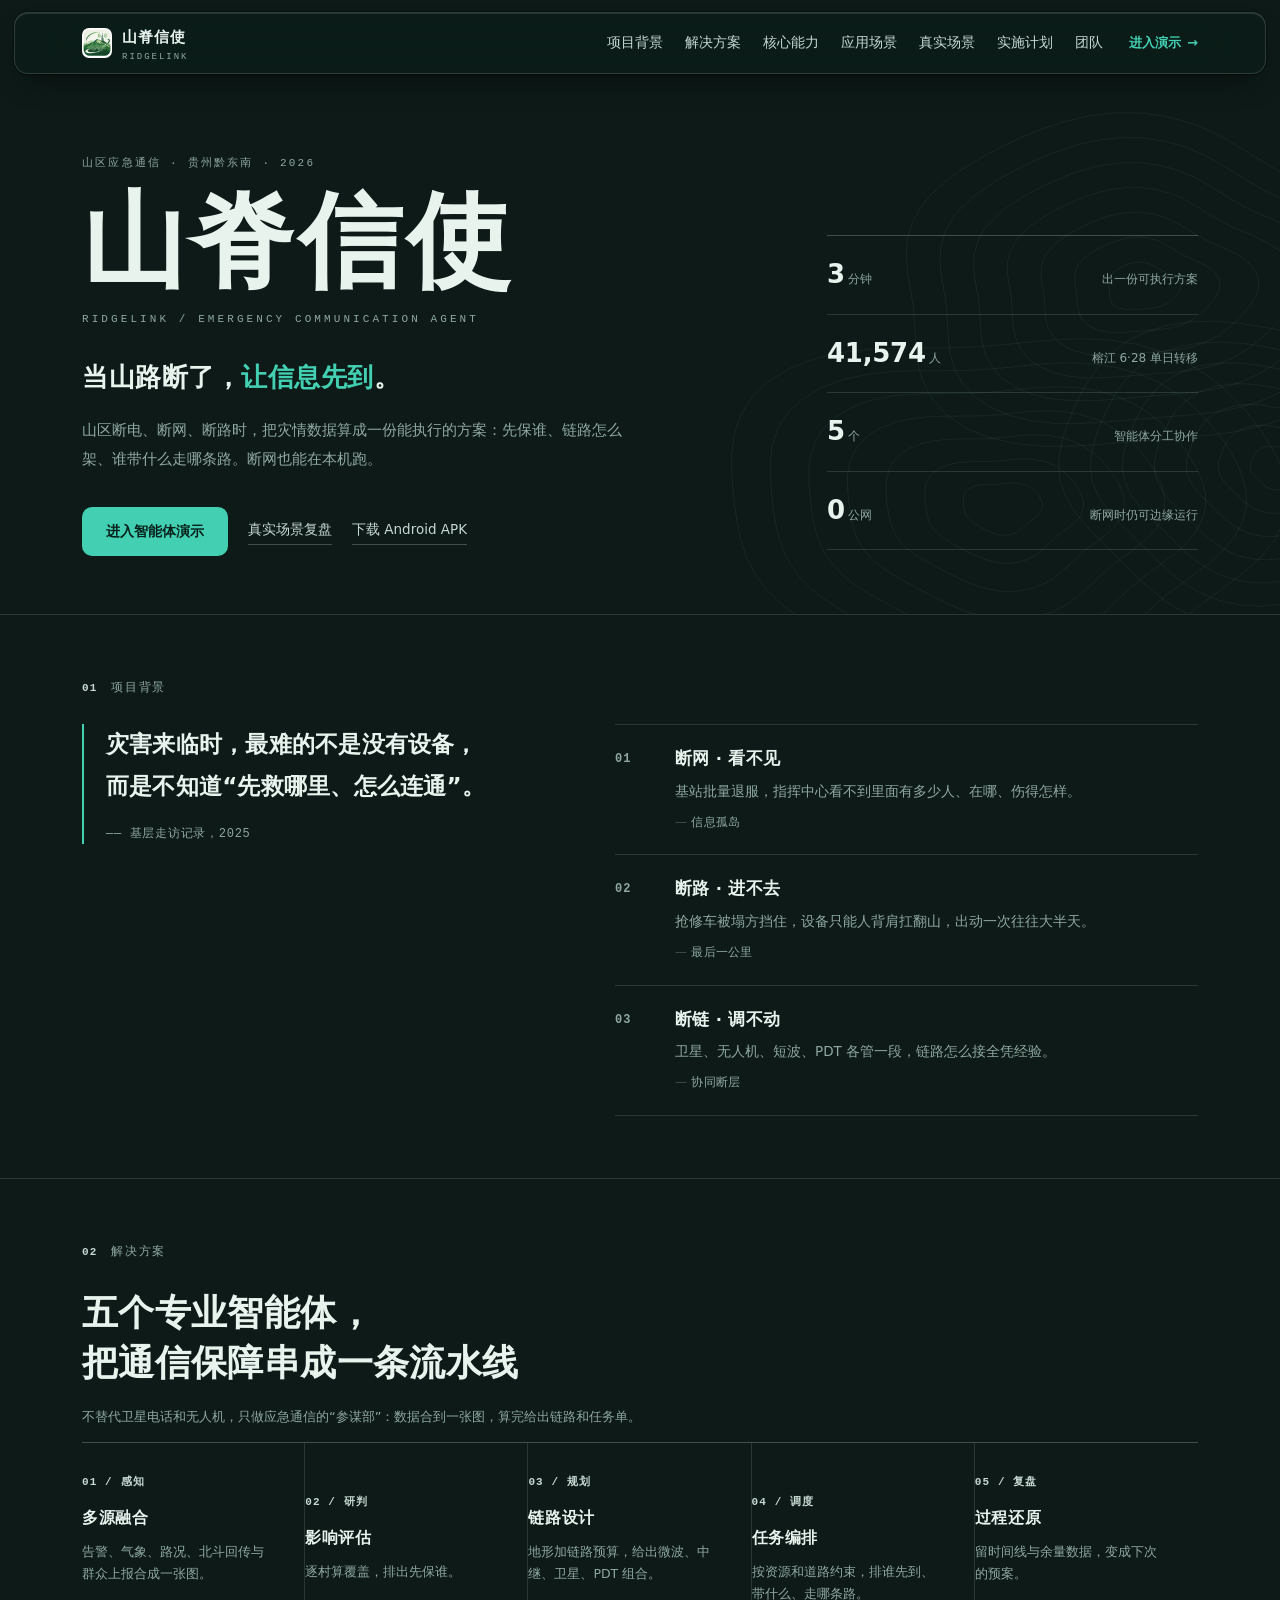
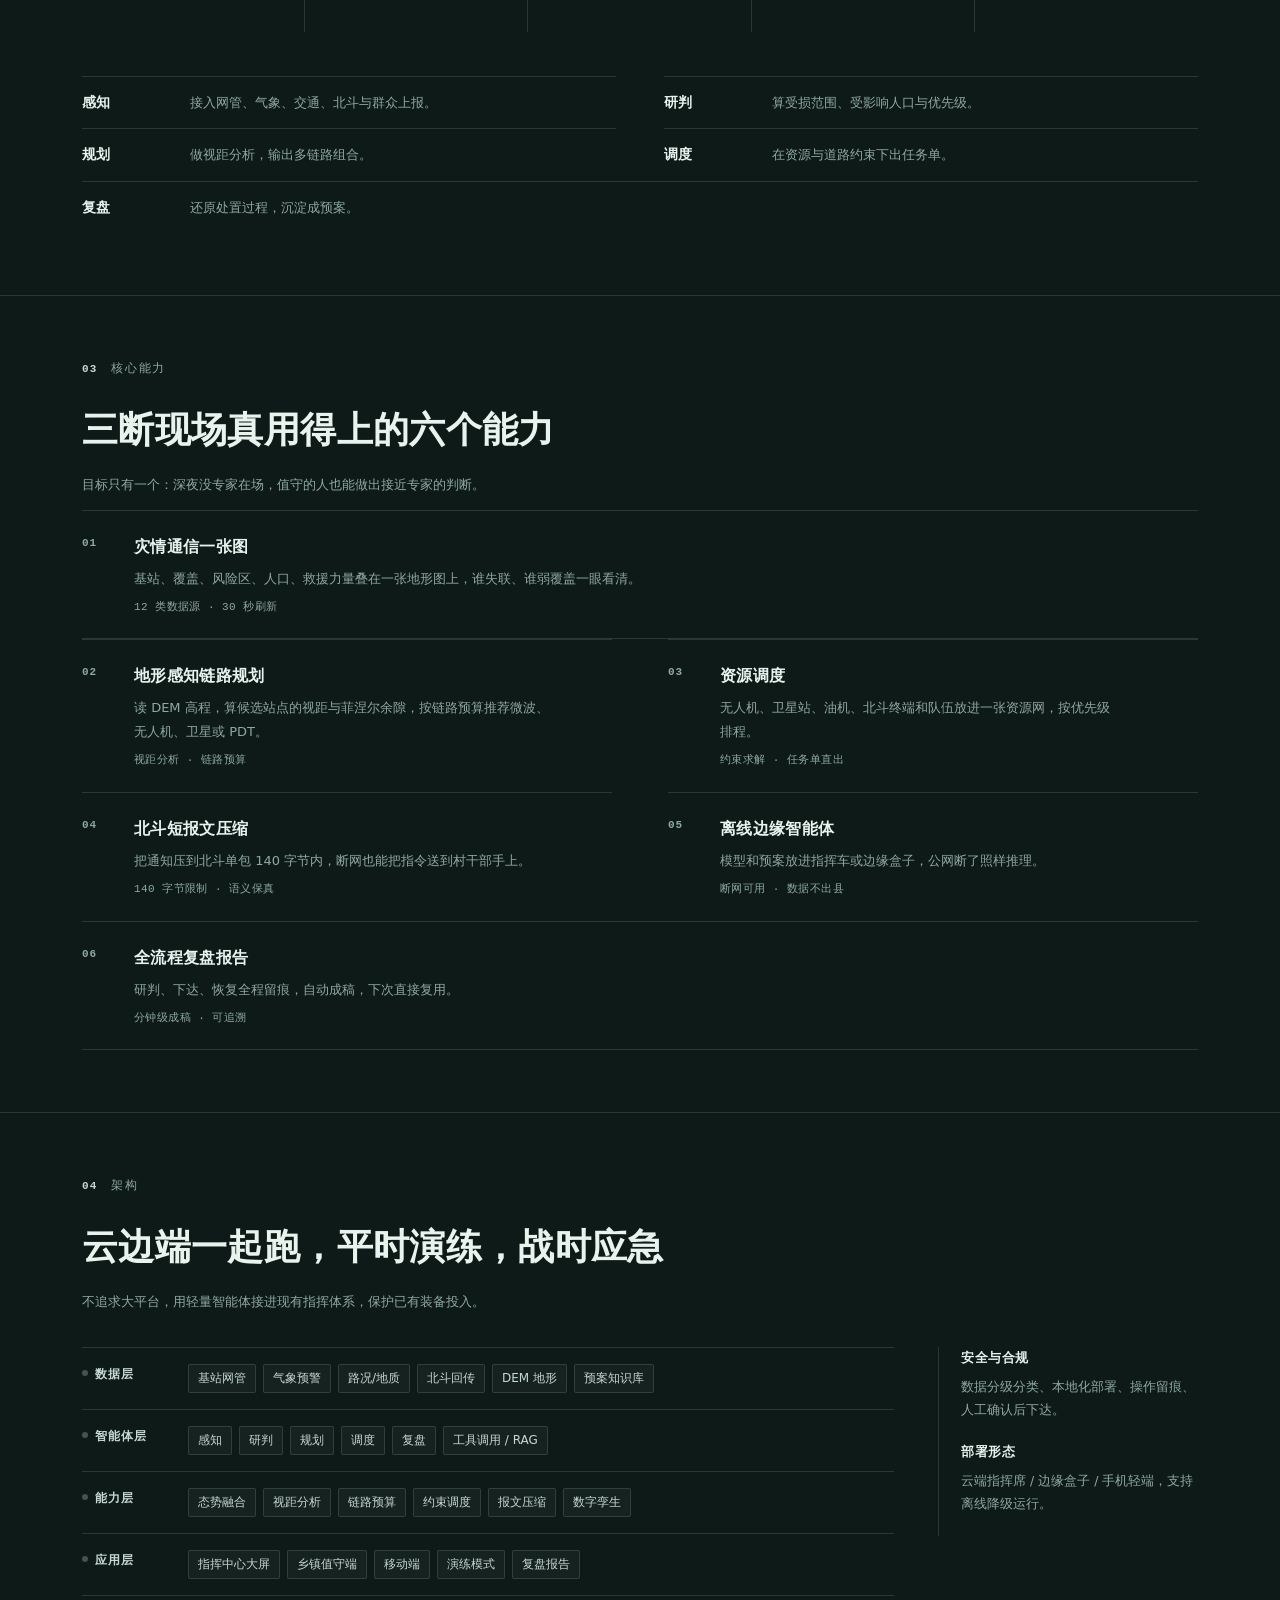
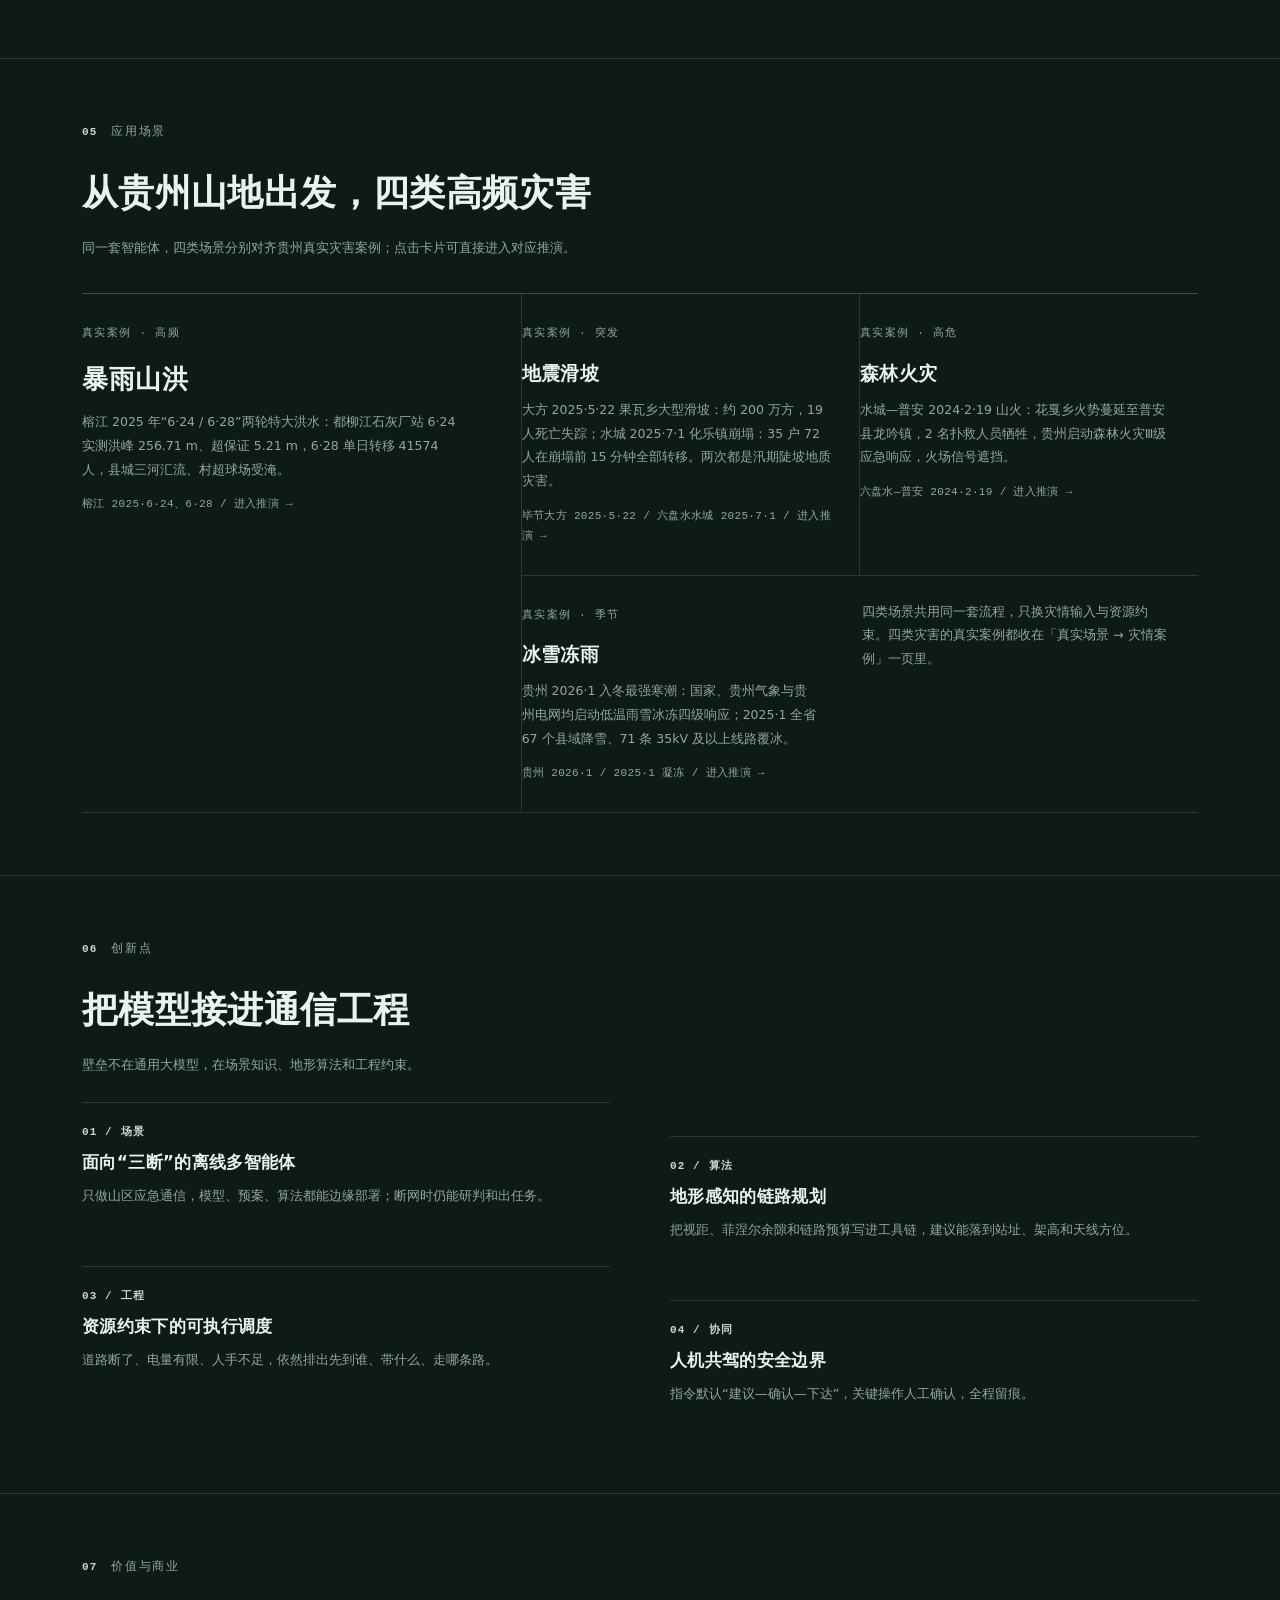
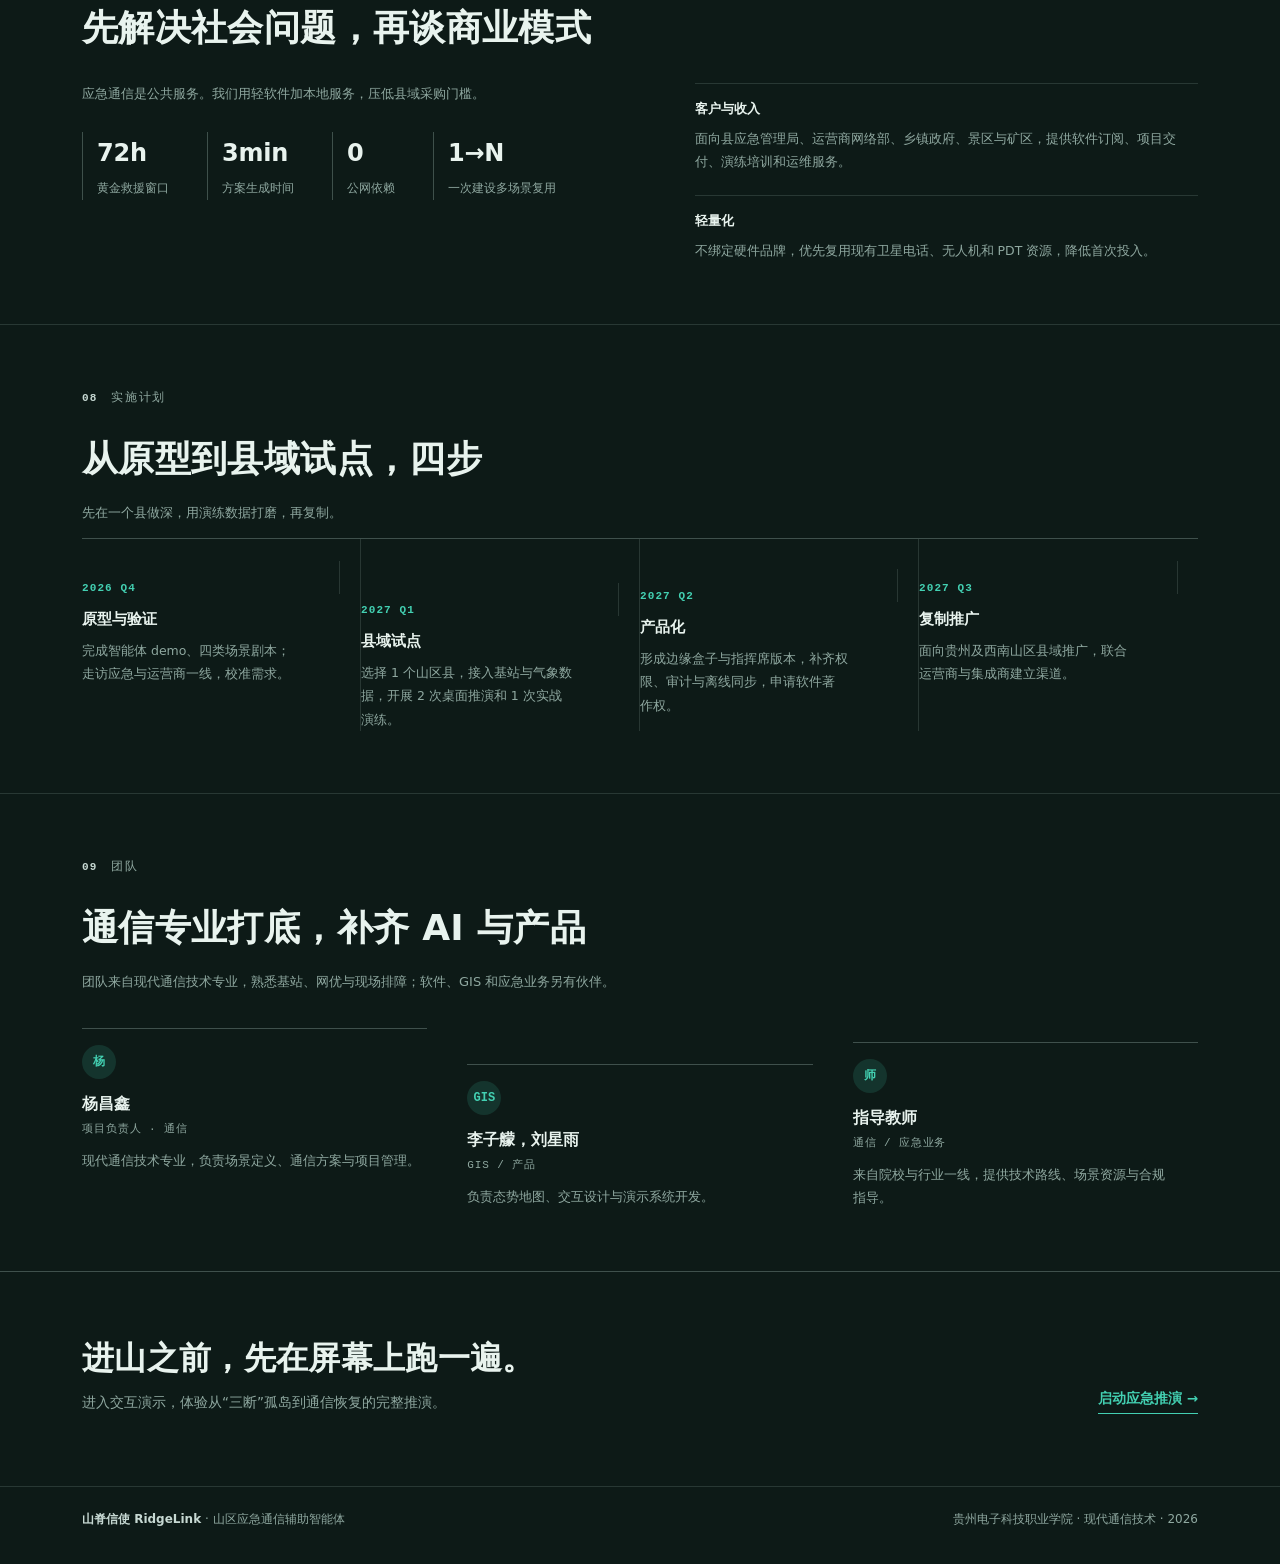
==== commit 5111e7f2: "真实场景收成 3 个 Tab：四类灾害 2021-2026 集中一页，手机端折叠与弹层优化；APK 2.0" ====
--- a/android-apk/app/src/main/assets/www/index.html
+++ b/android-apk/app/src/main/assets/www/index.html
@@ -301,7 +301,7 @@
         <div class="hero-actions">
           <a class="btn-solid" href="demo.html">进入智能体演示</a>
           <a class="link-more" href="scene.html">真实场景复盘</a>
-          <a class="link-more" href="download/RidgeLink-1.7.apk?v=1.7" download title="约 1.2 MB · 安装后无需电脑、无需网络">下载 Android APK</a>
+          <a class="link-more" href="download/RidgeLink-2.0.apk?v=2.0" download title="约 1.2 MB · 安装后无需电脑、无需网络">下载 Android APK</a>
           <button class="link-more" id="btnInstall" type="button" hidden style="background:none;border:0;border-bottom:1px solid var(--line-2);padding:0 0 2px;cursor:pointer;font-family:inherit;font-size:13.5px">添加到主屏幕</button>
         </div>
       </div>
@@ -463,8 +463,8 @@
         <a class="scene scene-b reveal" href="demo.html?scene=quake">
           <span class="tag">真实案例 · 突发</span>
           <h3>地震滑坡</h3>
-          <p>水城 2019·7·23 鸡场镇特大山体滑坡：约 200 万方土石、21 栋房屋被埋，43 人遇难、9 人失踪；现场 10kV 线路停电、道路中断。</p>
-          <div class="meta">六盘水水城 2019·7·23 / 进入推演 →</div>
+          <p>大方 2025·5·22 果瓦乡大型滑坡：约 200 万方，19 人死亡失踪；水城 2025·7·1 化乐镇崩塌：35 户 72 人在崩塌前 15 分钟全部转移。两次都是汛期陡坡地质灾害。</p>
+          <div class="meta">毕节大方 2025·5·22 / 六盘水水城 2025·7·1 / 进入推演 →</div>
         </a>
         <a class="scene scene-c reveal" href="demo.html?scene=fire">
           <span class="tag">真实案例 · 高危</span>
@@ -476,10 +476,10 @@
           <div>
             <span class="tag">真实案例 · 季节</span>
             <h3>冰雪冻雨</h3>
-            <p>贵阳 2008·1 特大凝冻：全省 87 个县市中有 76 个出现大面积凝冻，贵州电网一度解列为四个孤立电网、部分县供电中断，通信与交通同时受压。</p>
-            <div class="meta">贵阳 2008·1 / 进入推演 →</div>
+            <p>贵州 2026·1 入冬最强寒潮：国家、贵州气象与贵州电网均启动低温雨雪冰冻四级响应；2025·1 全省 67 个县域降雪、71 条 35kV 及以上线路覆冰。</p>
+            <div class="meta">贵州 2026·1 / 2025·1 凝冻 / 进入推演 →</div>
           </div>
-          <p class="scene-note">四类场景共用同一套流程，只换灾情输入与资源约束。暴雨山洪已在“真实场景”页完成逐时复盘与中继 / 卫星直连计算。</p>
+          <p class="scene-note">四类场景共用同一套流程，只换灾情输入与资源约束。四类灾害的真实案例都收在「真实场景 → 灾情案例」一页里。</p>
         </a>
       </div>
     </div>
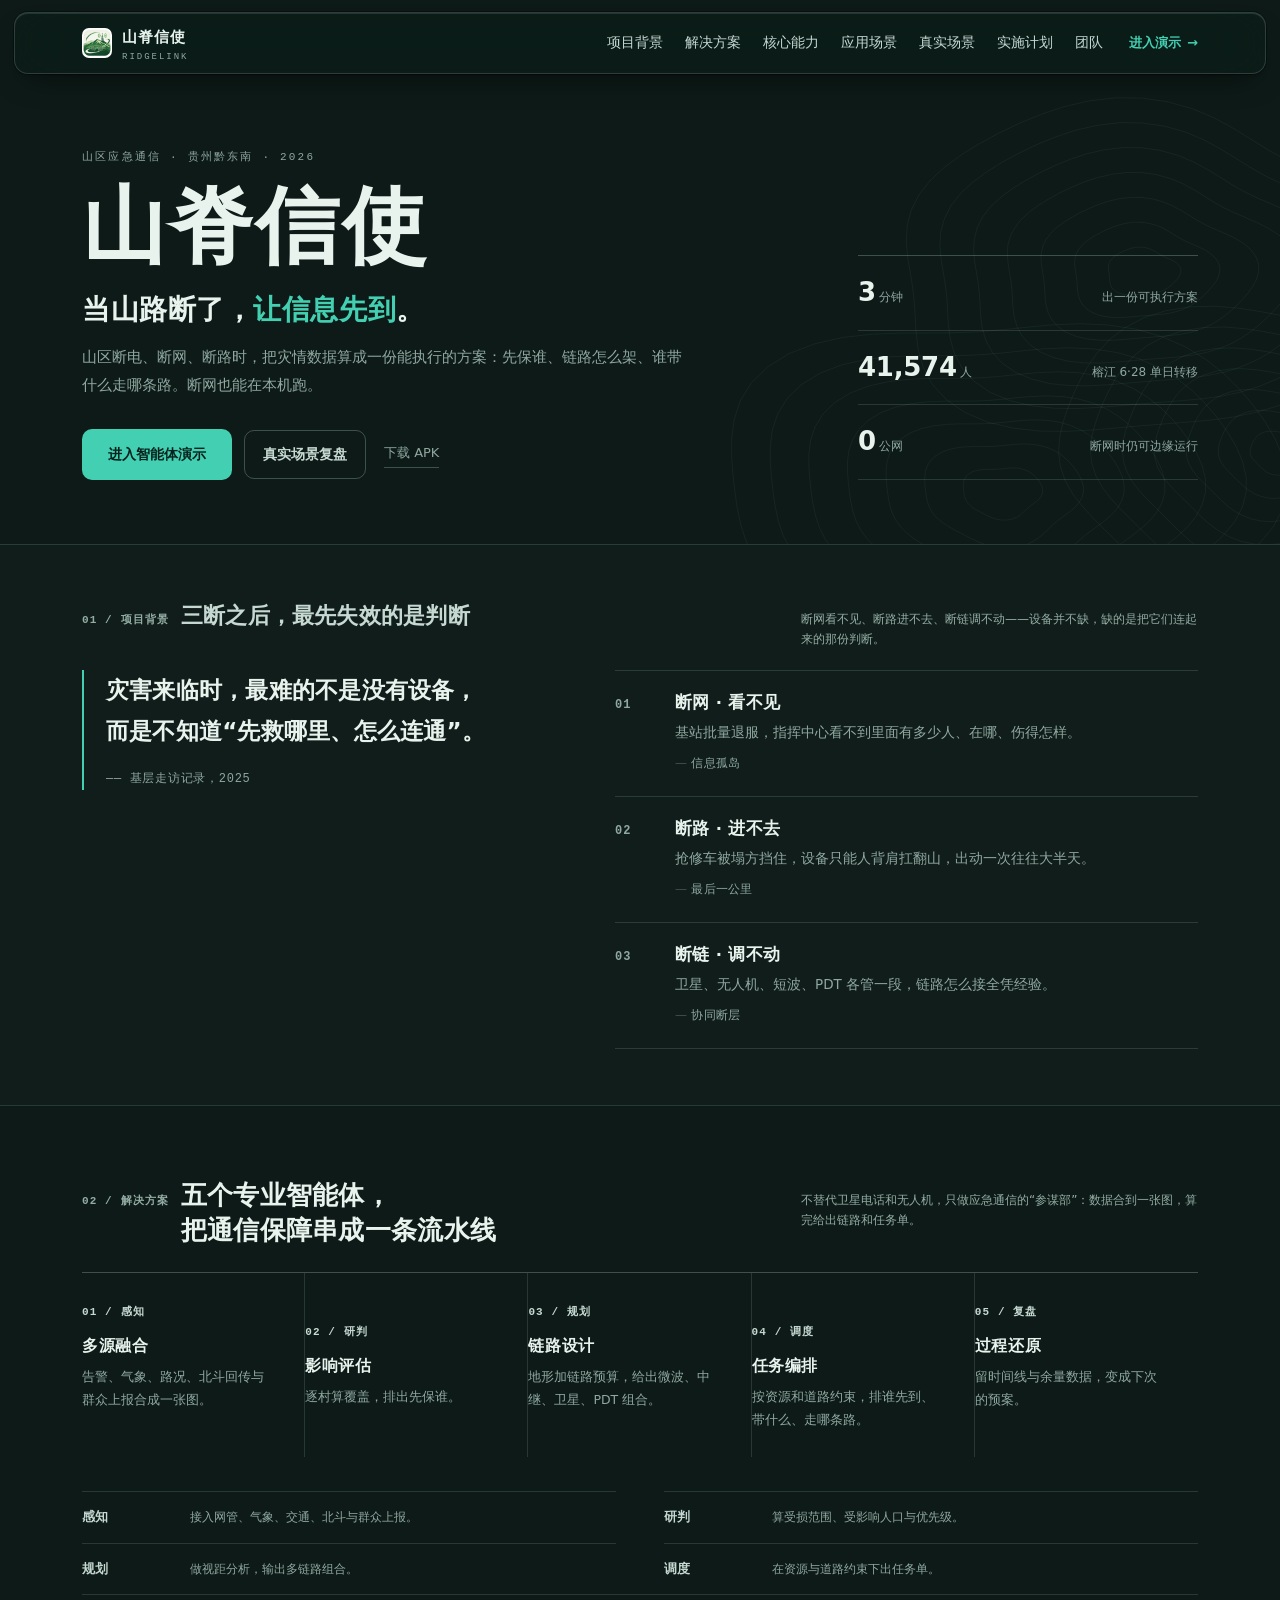
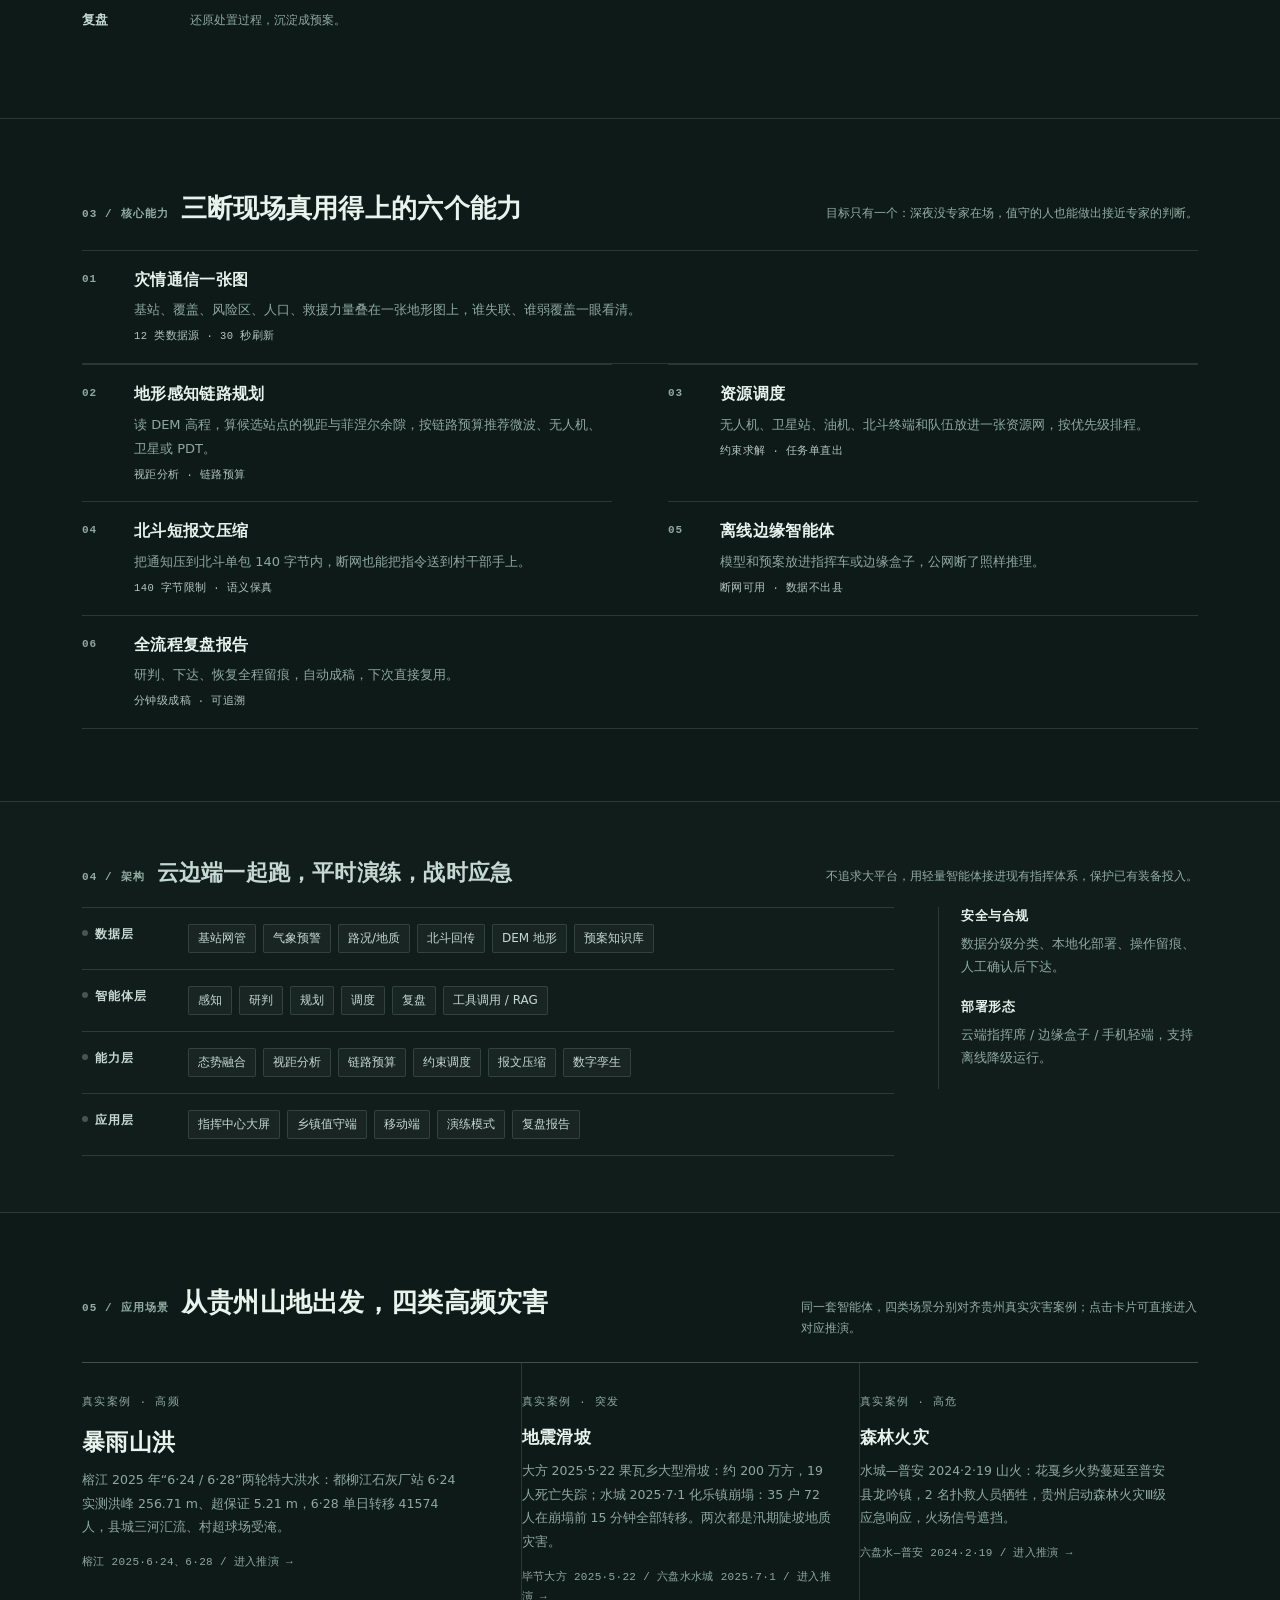
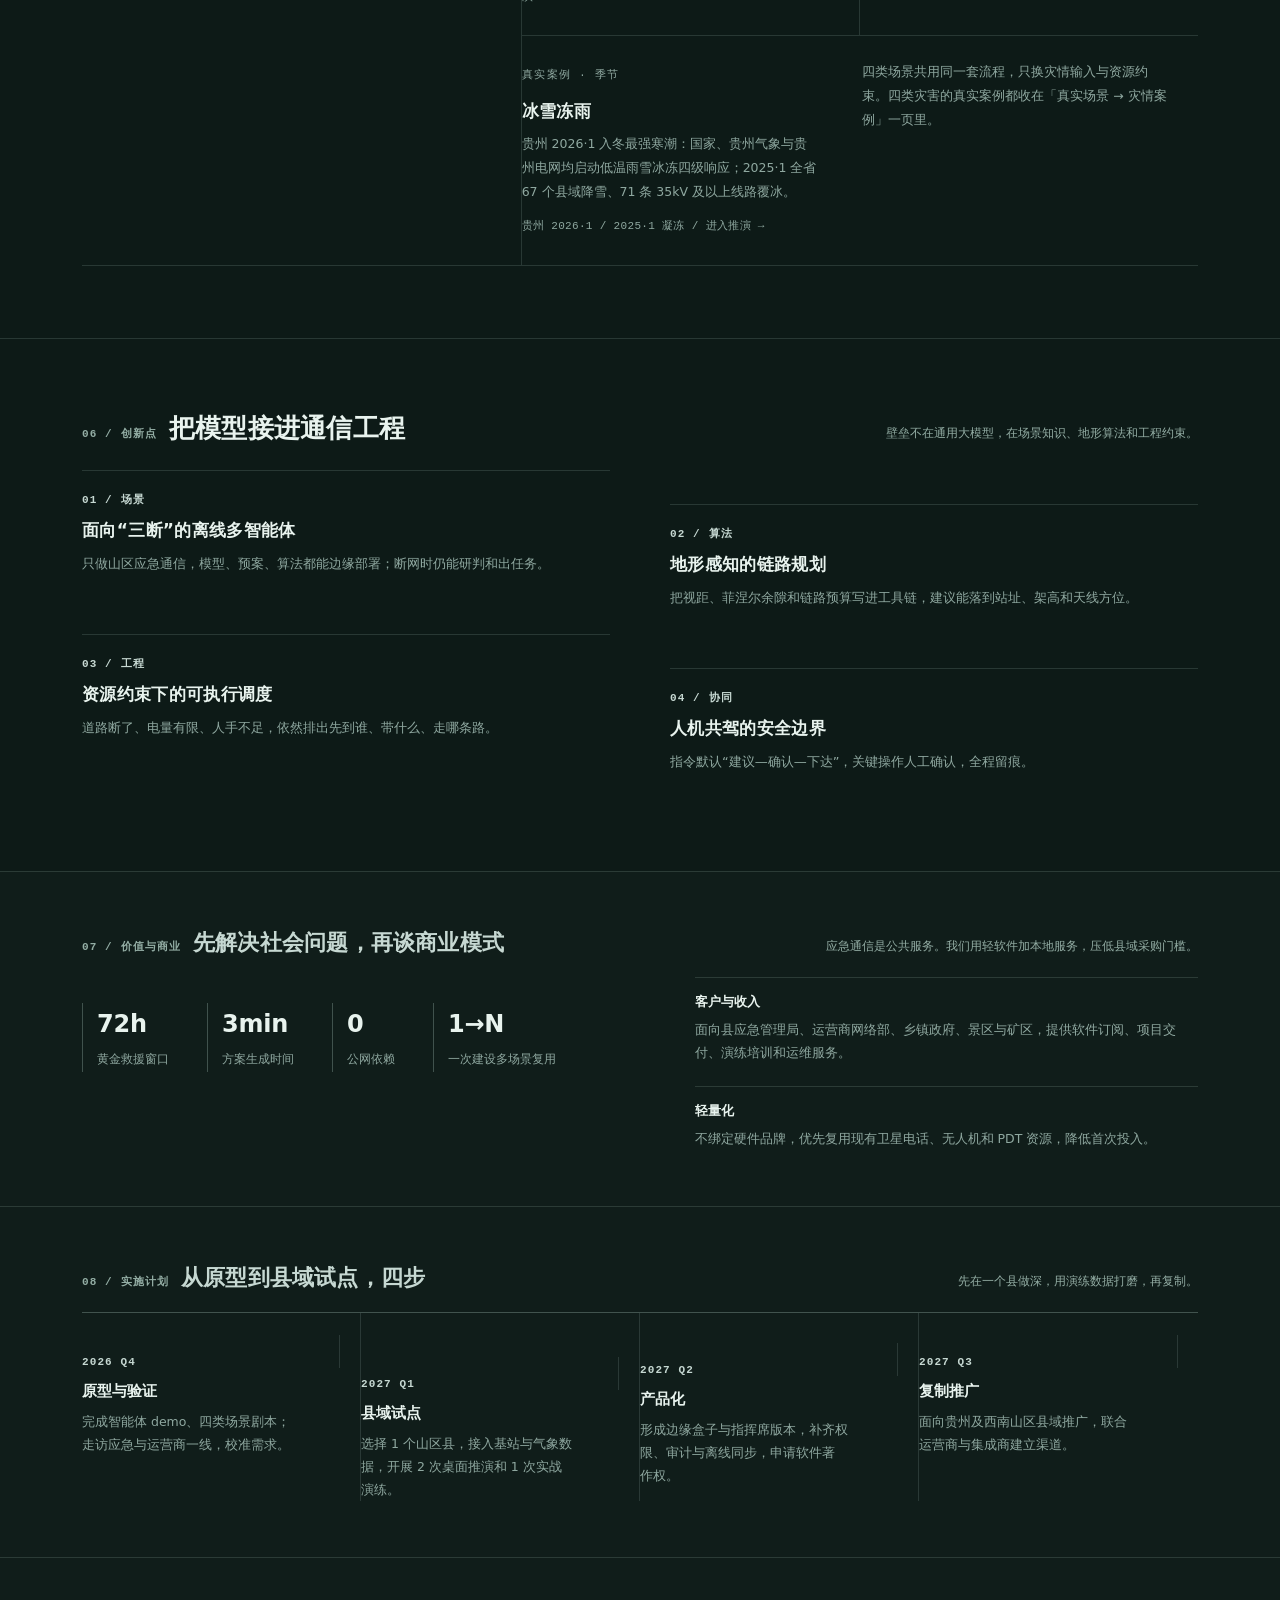
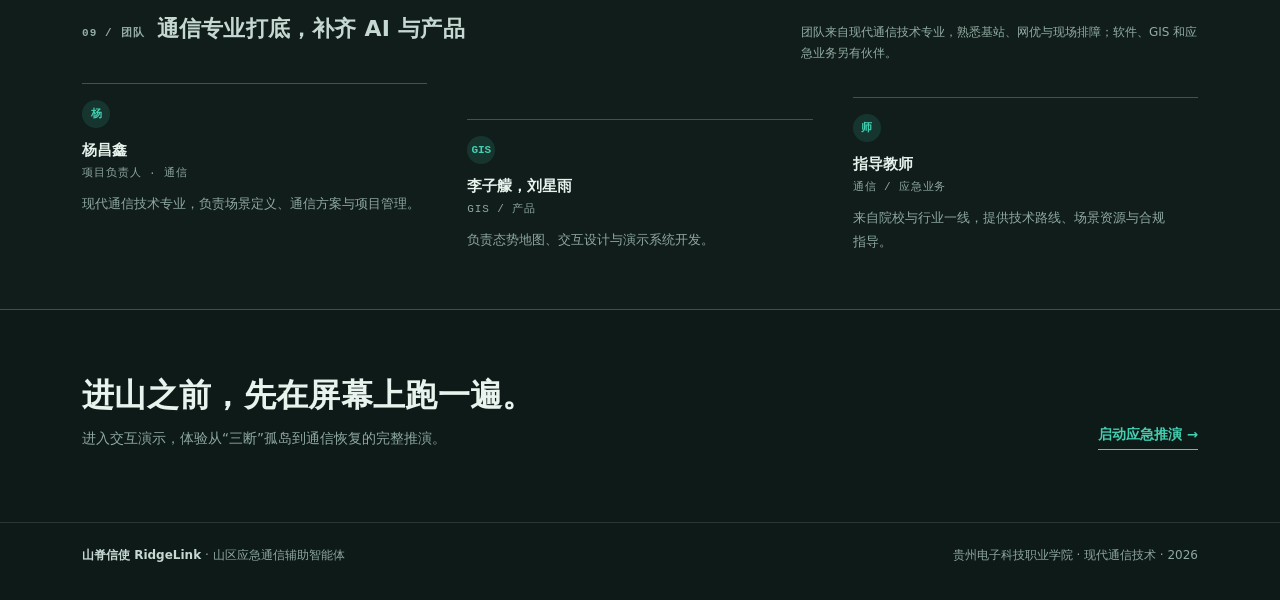
==== commit 9167d268: "统一三页版式与层级：新增 ui/ridgelink.css 设计基础层，重排首页/演示/真实场景首屏；APK 2.1" ====
--- a/android-apk/app/src/main/assets/www/index.html
+++ b/android-apk/app/src/main/assets/www/index.html
@@ -12,6 +12,7 @@
 <link rel="apple-touch-icon" href="icon-180.png">
 <link rel="icon" type="image/png" href="icon-192.png">
 <title>山脊信使 RidgeLink · 山区应急通信辅助智能体</title>
+<link rel="stylesheet" href="ui/ridgelink.css">
 <style>
   :root{
     --ink:#e8f3ee;
@@ -53,7 +54,7 @@
       inset 0 1px 0 rgba(214,244,236,.12);
     transition:background .35s ease,box-shadow .35s ease;
   }
-  .nav.is-scrolled{background:rgba(255,255,255,.58);box-shadow:0 0 0 1px rgba(20,33,43,.06), 0 3px 6px -3px rgba(20,33,43,.18), 0 16px 34px -16px rgba(20,33,43,.34), inset 0 1px 0 rgba(255,255,255,.92)}
+  .nav.is-scrolled{background:rgba(15,30,26,.82);box-shadow:0 0 0 1px rgba(0,0,0,.35), 0 14px 30px -14px rgba(0,0,0,.55), inset 0 1px 0 rgba(214,244,236,.12)}
   .nav-in{
     max-width:1180px;margin:0 auto;padding:0 32px;height:60px;
     display:flex;align-items:center;gap:26px;
@@ -70,42 +71,50 @@
   .nav-go em{font-style:normal;transition:transform .2s}
   .nav-go:hover em{transform:translateX(3px)}
 
-  /* ---------- hero ---------- */
-  .hero{position:relative;padding:156px 0 58px;overflow:hidden}
-  .hero-contours{position:absolute;right:-8%;top:6%;width:760px;max-width:70vw;opacity:.5;pointer-events:none}
+  /* ---------- hero：一个主张 + 一条主行动 ---------- */
+  .hero{position:relative;padding:150px 0 64px;overflow:hidden}
+  .hero-contours{position:absolute;right:-8%;top:4%;width:760px;max-width:70vw;opacity:.45;pointer-events:none}
   .hero-contours svg{width:100%;height:auto}
-  .hero-grid{position:relative;display:grid;grid-template-columns:minmax(0,1.3fr) minmax(0,.7fr);gap:56px;align-items:end}
-  .eyebrow{font:500 11px/1.4 var(--mono);letter-spacing:.2em;color:var(--muted);margin-bottom:22px}
+  .hero-grid{position:relative;display:grid;grid-template-columns:minmax(0,1fr) minmax(0,340px);gap:64px;align-items:end}
+  .eyebrow{font:500 11px/1.4 var(--mono);letter-spacing:.2em;color:var(--muted);margin-bottom:20px}
   h1{
-    font-size:clamp(58px,8.4vw,104px);line-height:.94;letter-spacing:.04em;font-weight:800;
+    font-size:clamp(46px,6.6vw,84px);line-height:.98;letter-spacing:.03em;font-weight:800;
     margin:0;color:var(--ink);
   }
-  .hero-en{font:500 11px/1.6 var(--mono);letter-spacing:.28em;color:var(--muted);margin-top:20px}
-  .hero-sub{font-size:clamp(19px,2.2vw,26px);margin:26px 0 0;letter-spacing:.02em;font-weight:600}
+  .hero-sub{font-size:clamp(20px,2.4vw,28px);margin:22px 0 0;letter-spacing:.02em;font-weight:700;line-height:1.4}
   .hero-sub em{font-style:normal;color:var(--accent)}
-  .hero-desc{max-width:560px;margin:16px 0 0;color:var(--muted);font-size:14.5px;line-height:1.95}
-  .hero-actions{display:flex;align-items:center;flex-wrap:wrap;gap:20px;margin-top:34px}
+  .hero-desc{max-width:600px;margin:14px 0 0;color:var(--muted);font-size:14.5px;line-height:1.95}
+  .hero-actions{display:flex;align-items:center;flex-wrap:wrap;gap:12px;margin-top:30px}
   .btn-solid{
-    display:inline-flex;align-items:center;gap:8px;padding:13px 24px;background:var(--accent);color:#06201b;
-    font-size:13.5px;font-weight:600;border-radius:10px;transition:background .2s,transform .2s;
-  }
-  .btn-solid:hover{background:var(--accent)}
-  .link-more{font-size:13.5px;color:var(--ink-2);border-bottom:1px solid var(--line-2);padding-bottom:2px}
+    display:inline-flex;align-items:center;gap:8px;padding:13px 26px;background:var(--accent);color:#06201b;
+    font-size:14px;font-weight:700;border-radius:10px;transition:background .2s,transform .2s;
+  }
+  .btn-solid:hover{transform:translateY(-1px);background:#54dcc0}
+  .btn-ghost{
+    display:inline-flex;align-items:center;gap:7px;padding:12px 18px;border-radius:10px;
+    border:1px solid var(--line-2);color:var(--ink-2);font-size:13.5px;font-weight:600;
+    transition:border-color .2s,color .2s;
+  }
+  .btn-ghost:hover{border-color:var(--accent);color:var(--accent)}
+  .link-more{font-size:13px;color:var(--muted);border-bottom:1px solid var(--line-2);padding-bottom:2px;margin-left:6px}
   .link-more:hover{border-color:var(--accent);color:var(--accent)}
-  .hero-facts{border-top:1px solid var(--line-2);padding-top:0;margin-bottom:6px}
-  .fact{display:grid;grid-template-columns:1fr auto;align-items:baseline;gap:14px;
-    padding:16px 0;border-bottom:1px solid var(--line)}
+  /* 右侧指标：竖排三行，去掉原来第四条重复信息 */
+  .hero-facts{border-top:1px solid var(--line-2);align-self:end}
+  .fact{display:flex;align-items:baseline;justify-content:space-between;gap:14px;
+    padding:14px 0;border-bottom:1px solid var(--line)}
   .fact b{font-size:26px;font-weight:700;letter-spacing:-.01em;font-variant-numeric:tabular-nums}
   .fact b small{font-size:12px;font-weight:500;color:var(--muted);margin-left:3px;letter-spacing:0}
   .fact span{font-size:12px;color:var(--muted);text-align:right;line-height:1.5;max-width:170px}
 
-  /* ---------- section shell ---------- */
-  .sec{padding:62px 0;border-top:1px solid var(--line)}
-  .sec-head{display:flex;align-items:baseline;gap:14px;margin-bottom:26px}
-  .sec-head .num{font:600 11px/1 var(--mono);letter-spacing:.1em;color:var(--ink-2);padding-top:2px}
-  .sec-head .label{font-size:12px;letter-spacing:.14em;color:var(--muted)}
-  .sec-lead{max-width:520px;margin-left:auto;color:var(--muted);font-size:14px;line-height:1.9}
-  h2{font-size:clamp(25px,3vw,36px);line-height:1.4;letter-spacing:.01em;margin:0 0 18px;font-weight:700;max-width:820px}
+  /* ---------- section shell：主区 vs 次要区 ---------- */
+  .sec{padding:72px 0;border-top:1px solid var(--line)}
+  /* 次要区块（背景/架构/价值/计划/团队）压低对比度，让主区更突出 */
+  .sec.sec-dim{padding:56px 0;background:rgba(255,255,255,.012)}
+  .sec.sec-dim h2{font-size:clamp(18px,2vw,22px);color:var(--ink-2)}
+  .sec.sec-dim .ui-sechead{margin-bottom:20px}
+  .ui-sechead h2{font-size:var(--ui-fs-h2);max-width:760px}
+  .sec.sec-dim .ui-sechead h2{font-size:clamp(18px,2vw,22px)}
+  .ui-sechead .ui-h{flex:1 1 auto}
   .h2-note{font-size:13px;color:var(--muted);max-width:560px}
 
   /* ---------- pain ---------- */
@@ -265,6 +274,68 @@
     .btn-solid{width:100%;justify-content:center}
     .fact b{font-size:22px}
   }
+  /* ---------- 层级收口：次要区块不再抢视觉重量 ---------- */
+  /* 次要区块的条目统一降到"标题 15px + 一行说明"，去掉重复的第三行小字 */
+  .sec.sec-dim .inno article{padding:18px 0}
+  .sec.sec-dim .inno h3{font-size:15px}
+  .sec.sec-dim .inno p,.sec.sec-dim .team p,.sec.sec-dim .road p,.sec.sec-dim .arch-side p,.sec.sec-dim .vnote p{font-size:12.5px;line-height:1.85}
+  .sec.sec-dim .road .t{color:var(--ink-2)}
+  .sec.sec-dim .person .av{width:28px;height:28px;font-size:11px}
+  .sec.sec-dim .person h4{font-size:14.5px}
+  /* 能力条目：编号与标题同一行，说明一行，指标做行尾标注 */
+  .cap{padding:18px 0}
+  .cap h3{font-size:15.5px}
+  .cap p{max-width:520px}
+  .cap .metric{margin-top:6px;font-size:10.5px;color:var(--ink-2);opacity:.9}
+  /* 场景卡片：主卡（暴雨山洪）字号最大，其余次级 */
+  .scene h3{font-size:17px}
+  .scene-a h3{font-size:23px}
+  /* 第二排"感知/研判/规划/调度/复盘"与上方流程重复，降为字典式小字 */
+  .agents{margin-top:34px}
+  .agent b{font-size:12.5px;color:var(--ink-2)}
+  .agent span{font-size:12px}
+
+  /* ---------- 手机端（≤560）：每屏只推一件事 ---------- */
+  @media(max-width:560px){
+    .wrap{padding:0 18px}
+    /* 首屏：主按钮独占一行，两个次级入口并排，文字链收到最后一行 */
+    .hero{padding:104px 0 40px}
+    .hero-sub{font-size:19px;margin-top:16px}
+    .hero-desc{font-size:13.5px;line-height:1.85;margin-top:10px}
+    .hero-actions{gap:10px;margin-top:24px}
+    .hero-actions .btn-solid{flex:1 1 100%}
+    .hero-actions .btn-ghost{flex:1 1 auto;justify-content:center}
+    .hero-actions .link-more{margin-left:0;font-size:12px;min-height:44px;display:inline-flex;align-items:center}
+    .nav-go{min-height:44px;display:inline-flex;align-items:center}
+    /* 指标条：三行改成三列，省一屏高度 */
+    .hero-facts{display:block;border-top:1px solid var(--line-2)}
+    .fact{display:grid;grid-template-columns:auto 1fr;align-items:baseline;gap:10px;padding:11px 0;border-bottom:1px solid var(--line)}
+    .fact b{white-space:nowrap}
+    .fact b{font-size:20px}
+    .fact span{max-width:none;text-align:left;margin-top:4px;font-size:11.5px}
+    /* 区块：编号与标题同行，副标题紧跟，不再各占一行 */
+    .ui-sechead{margin-bottom:16px;gap:6px}
+    .ui-sechead .ui-h{gap:8px}
+    .ui-sechead h2{font-size:19px}
+    .ui-sechead .ui-sub{font-size:12px;max-width:none}
+    .sec{padding:44px 0}
+    .sec.sec-dim{padding:36px 0}
+    /* 项目背景：引用语和三条痛点都压缩 */
+    .pull{font-size:16px;line-height:1.7;padding-left:16px}
+    .pain-list li{padding:16px 0;grid-template-columns:30px minmax(0,1fr);gap:10px}
+    .pain-list h3{font-size:15px}
+    /* 场景区：四张卡收成"主卡 + 三条一行式" */
+    .scene{padding:18px 0;border-right:0}
+    .scene-a h3{font-size:20px}
+    .scene h3{font-size:15.5px;margin:8px 0 6px}
+    .scene .meta{margin-top:10px;font-size:10.5px}
+    .scene-d{display:block}
+    .scene-note{margin-top:12px}
+    /* CTA */
+    .cta{padding:44px 0 48px}
+    .cta .go{display:block;text-align:center;padding:12px;border:1px solid var(--accent);border-radius:10px;margin-top:8px}
+  }
+
 </style>
 </head>
 <body>
@@ -295,20 +366,18 @@
     <div class="hero-grid">
       <div>
         <h1>山脊信使</h1>
-        <div class="hero-en">RIDGELINK / EMERGENCY COMMUNICATION AGENT</div>
         <p class="hero-sub">当山路断了，<em>让信息先到</em>。</p>
         <p class="hero-desc">山区断电、断网、断路时，把灾情数据算成一份能执行的方案：先保谁、链路怎么架、谁带什么走哪条路。断网也能在本机跑。</p>
         <div class="hero-actions">
           <a class="btn-solid" href="demo.html">进入智能体演示</a>
-          <a class="link-more" href="scene.html">真实场景复盘</a>
-          <a class="link-more" href="download/RidgeLink-2.0.apk?v=2.0" download title="约 1.2 MB · 安装后无需电脑、无需网络">下载 Android APK</a>
-          <button class="link-more" id="btnInstall" type="button" hidden style="background:none;border:0;border-bottom:1px solid var(--line-2);padding:0 0 2px;cursor:pointer;font-family:inherit;font-size:13.5px">添加到主屏幕</button>
+          <a class="btn-ghost" href="scene.html">真实场景复盘</a>
+          <a class="link-more" href="download/RidgeLink-2.0.apk?v=2.0" download title="约 1.3 MB · 安装后无需电脑、无需网络">下载 APK</a>
+          <button class="link-more" id="btnInstall" type="button" hidden style="background:none;border:0;border-bottom:1px solid var(--line-2);padding:0 0 2px;cursor:pointer;font-family:inherit;font-size:13px">添加到主屏幕</button>
         </div>
       </div>
       <aside class="hero-facts">
         <div class="fact"><b>3<small>分钟</small></b><span>出一份可执行方案</span></div>
         <div class="fact" title="据 2025-06-28 18 时公开报道"><b>41,574<small>人</small></b><span>榕江 6·28 单日转移</span></div>
-        <div class="fact"><b>5<small>个</small></b><span>智能体分工协作</span></div>
         <div class="fact"><b>0<small>公网</small></b><span>断网时仍可边缘运行</span></div>
       </aside>
     </div>
@@ -316,9 +385,9 @@
 </section>
 
 <main>
-  <section class="sec" id="pain">
-    <div class="wrap">
-      <div class="sec-head"><span class="num">01</span><span class="label">项目背景</span></div>
+  <section class="sec sec-dim" id="pain">
+    <div class="wrap">
+      <div class="ui-sechead"><div class="ui-h"><span class="n">01 / 项目背景</span><h2>三断之后，最先失效的是判断</h2></div><p class="ui-sub">断网看不见、断路进不去、断链调不动——设备并不缺，缺的是把它们连起来的那份判断。</p></div>
       <div class="pain-grid">
         <blockquote class="pull reveal">
           灾害来临时，最难的不是没有设备，而是不知道“先救哪里、怎么连通”。
@@ -356,9 +425,7 @@
 
   <section class="sec" id="solution">
     <div class="wrap">
-      <div class="sec-head"><span class="num">02</span><span class="label">解决方案</span></div>
-      <h2>五个专业智能体，<br>把通信保障串成一条流水线</h2>
-      <p class="h2-note">不替代卫星电话和无人机，只做应急通信的“参谋部”：数据合到一张图，算完给出链路和任务单。</p>
+      <div class="ui-sechead"><div class="ui-h"><span class="n">02 / 解决方案</span><h2>五个专业智能体，<br>把通信保障串成一条流水线</h2></div><p class="ui-sub">不替代卫星电话和无人机，只做应急通信的“参谋部”：数据合到一张图，算完给出链路和任务单。</p></div>
       <div class="flow">
         <div class="step reveal"><span class="idx">01 / 感知</span><h4>多源融合</h4><p>告警、气象、路况、北斗回传与群众上报合成一张图。</p></div>
         <div class="step reveal"><span class="idx">02 / 研判</span><h4>影响评估</h4><p>逐村算覆盖，排出先保谁。</p></div>
@@ -378,9 +445,7 @@
 
   <section class="sec" id="capability">
     <div class="wrap">
-      <div class="sec-head"><span class="num">03</span><span class="label">核心能力</span></div>
-      <h2>三断现场真用得上的六个能力</h2>
-      <p class="h2-note">目标只有一个：深夜没专家在场，值守的人也能做出接近专家的判断。</p>
+      <div class="ui-sechead"><div class="ui-h"><span class="n">03 / 核心能力</span><h2>三断现场真用得上的六个能力</h2></div><p class="ui-sub">目标只有一个：深夜没专家在场，值守的人也能做出接近专家的判断。</p></div>
       <div class="cap-list">
         <div class="cap double reveal">
           <span class="no">01</span>
@@ -414,12 +479,10 @@
     </div>
   </section>
 
-  <section class="sec" id="architecture">
-    <div class="wrap">
-      <div class="sec-head"><span class="num">04</span><span class="label">架构</span></div>
-      <h2>云边端一起跑，平时演练，战时应急</h2>
-      <p class="h2-note">不追求大平台，用轻量智能体接进现有指挥体系，保护已有装备投入。</p>
-      <div class="arch" style="margin-top:34px">
+  <section class="sec sec-dim" id="architecture">
+    <div class="wrap">
+      <div class="ui-sechead"><div class="ui-h"><span class="n">04 / 架构</span><h2>云边端一起跑，平时演练，战时应急</h2></div><p class="ui-sub">不追求大平台，用轻量智能体接进现有指挥体系，保护已有装备投入。</p></div>
+      <div class="arch">
         <div>
           <div class="layer" style="--c:#1668b8">
             <div class="lname"><i></i>数据层</div>
@@ -450,10 +513,8 @@
 
   <section class="sec" id="scenario">
     <div class="wrap">
-      <div class="sec-head"><span class="num">05</span><span class="label">应用场景</span></div>
-      <h2>从贵州山地出发，四类高频灾害</h2>
-      <p class="h2-note">同一套智能体，四类场景分别对齐贵州真实灾害案例；点击卡片可直接进入对应推演。</p>
-      <div class="scenes" style="margin-top:34px">
+      <div class="ui-sechead"><div class="ui-h"><span class="n">05 / 应用场景</span><h2>从贵州山地出发，四类高频灾害</h2></div><p class="ui-sub">同一套智能体，四类场景分别对齐贵州真实灾害案例；点击卡片可直接进入对应推演。</p></div>
+      <div class="scenes">
         <a class="scene scene-a reveal" href="demo.html?scene=flood">
           <span class="tag">真实案例 · 高频</span>
           <h3>暴雨山洪</h3>
@@ -487,10 +548,8 @@
 
   <section class="sec" id="innovation">
     <div class="wrap">
-      <div class="sec-head"><span class="num">06</span><span class="label">创新点</span></div>
-      <h2>把模型接进通信工程</h2>
-      <p class="h2-note">壁垒不在通用大模型，在场景知识、地形算法和工程约束。</p>
-      <div class="inno" style="margin-top:26px">
+      <div class="ui-sechead"><div class="ui-h"><span class="n">06 / 创新点</span><h2>把模型接进通信工程</h2></div><p class="ui-sub">壁垒不在通用大模型，在场景知识、地形算法和工程约束。</p></div>
+      <div class="inno">
         <article class="reveal"><div class="n">01 / 场景</div><h3>面向“三断”的离线多智能体</h3><p>只做山区应急通信，模型、预案、算法都能边缘部署；断网时仍能研判和出任务。</p></article>
         <article class="reveal"><div class="n">02 / 算法</div><h3>地形感知的链路规划</h3><p>把视距、菲涅尔余隙和链路预算写进工具链，建议能落到站址、架高和天线方位。</p></article>
         <article class="reveal"><div class="n">03 / 工程</div><h3>资源约束下的可执行调度</h3><p>道路断了、电量有限、人手不足，依然排出先到谁、带什么、走哪条路。</p></article>
@@ -499,13 +558,11 @@
     </div>
   </section>
 
-  <section class="sec" id="value">
-    <div class="wrap">
-      <div class="sec-head"><span class="num">07</span><span class="label">价值与商业</span></div>
-      <h2>先解决社会问题，再谈商业模式</h2>
-      <div class="value" style="margin-top:30px">
+  <section class="sec sec-dim" id="value">
+    <div class="wrap">
+      <div class="ui-sechead"><div class="ui-h"><span class="n">07 / 价值与商业</span><h2>先解决社会问题，再谈商业模式</h2></div><p class="ui-sub">应急通信是公共服务。我们用轻软件加本地服务，压低县域采购门槛。</p></div>
+      <div class="value">
         <div>
-          <p class="h2-note" style="margin:0">应急通信是公共服务。我们用轻软件加本地服务，压低县域采购门槛。</p>
           <div class="value-key">
             <div><b>72h</b><span>黄金救援窗口</span></div>
             <div><b>3min</b><span>方案生成时间</span></div>
@@ -521,11 +578,9 @@
     </div>
   </section>
 
-  <section class="sec" id="plan">
-    <div class="wrap">
-      <div class="sec-head"><span class="num">08</span><span class="label">实施计划</span></div>
-      <h2>从原型到县域试点，四步</h2>
-      <p class="h2-note">先在一个县做深，用演练数据打磨，再复制。</p>
+  <section class="sec sec-dim" id="plan">
+    <div class="wrap">
+      <div class="ui-sechead"><div class="ui-h"><span class="n">08 / 实施计划</span><h2>从原型到县域试点，四步</h2></div><p class="ui-sub">先在一个县做深，用演练数据打磨，再复制。</p></div>
       <div class="road">
         <div class="reveal"><div class="t">2026 Q4</div><h4>原型与验证</h4><p>完成智能体 demo、四类场景剧本；走访应急与运营商一线，校准需求。</p></div>
         <div class="reveal"><div class="t">2027 Q1</div><h4>县域试点</h4><p>选择 1 个山区县，接入基站与气象数据，开展 2 次桌面推演和 1 次实战演练。</p></div>
@@ -535,12 +590,10 @@
     </div>
   </section>
 
-  <section class="sec" id="team">
-    <div class="wrap">
-      <div class="sec-head"><span class="num">09</span><span class="label">团队</span></div>
-      <h2>通信专业打底，补齐 AI 与产品</h2>
-      <p class="h2-note">团队来自现代通信技术专业，熟悉基站、网优与现场排障；软件、GIS 和应急业务另有伙伴。</p>
-      <div class="team" style="margin-top:34px">
+  <section class="sec sec-dim" id="team">
+    <div class="wrap">
+      <div class="ui-sechead"><div class="ui-h"><span class="n">09 / 团队</span><h2>通信专业打底，补齐 AI 与产品</h2></div><p class="ui-sub">团队来自现代通信技术专业，熟悉基站、网优与现场排障；软件、GIS 和应急业务另有伙伴。</p></div>
+      <div class="team">
         <div class="person reveal"><div class="av">杨</div><h4>杨昌鑫</h4><div class="role">项目负责人 · 通信</div><p>现代通信技术专业，负责场景定义、通信方案与项目管理。</p></div>
         <div class="person reveal"><div class="av">GIS</div><h4>李子艨，刘星雨</h4><div class="role">GIS / 产品</div><p>负责态势地图、交互设计与演示系统开发。</p></div>
         <div class="person reveal"><div class="av">师</div><h4>指导教师</h4><div class="role">通信 / 应急业务</div><p>来自院校与行业一线，提供技术路线、场景资源与合规指导。</p></div>
--- a/android-apk/app/src/main/assets/www/ui/ridgelink.css
+++ b/android-apk/app/src/main/assets/www/ui/ridgelink.css
@@ -0,0 +1,127 @@
+/* ==========================================================================
+   山脊信使 RidgeLink · UI 基础层
+   --------------------------------------------------------------------------
+   目的：三个页面原来各自写了一套字号、间距、颜色变量，同一层级的元素
+   在不同页面上大小不一，看久了就"零碎"。这里只放三件事：
+     1) 统一的层级令牌（字号阶梯 / 间距 / 颜色）
+     2) 统一的基础元素默认值
+     3) 少量跨页共用的小组件（序号、结论条、次级说明）
+   页面自己的布局样式仍然写在各 html 内部，这一层排在它们之前加载，
+   需要时页面样式可以直接覆盖。
+   ========================================================================== */
+
+:root{
+  /* —— 底色与文字：只用这四档，避免出现 6 种"差不多灰" —— */
+  --ui-bg:#0d1a17;
+  --ui-bg-2:#101d1a;
+  --ui-panel:rgba(20,34,30,.82);
+  --ui-text:#e8f3ee;      /* 一级：标题、关键数字 */
+  --ui-text-2:#c6d8d2;    /* 二级：正文 */
+  --ui-muted:#93ada4;     /* 三级：辅助说明 */
+  --ui-faint:#6f8ba4;     /* 四级：脚注、口径 */
+
+  /* —— 线 —— */
+  --ui-line:rgba(206,236,226,.14);
+  --ui-line-2:rgba(206,236,226,.26);
+
+  /* —— 语义色：主色只有一个，预警只用于"需要立刻注意" —— */
+  --ui-accent:#43d0b2;
+  --ui-warn:#e0a877;
+  --ui-danger:#d98a92;
+  --ui-info:#78b4f0;
+
+  /* —— 字号阶梯：一共 6 档 —— */
+  --ui-fs-display:clamp(30px,4.6vw,46px); /* 页面主标题，每页只有 1 个 */
+  --ui-fs-h2:clamp(20px,2.2vw,26px);      /* 区块标题 */
+  --ui-fs-h3:15px;                        /* 卡片/条目标题 */
+  --ui-fs-body:13.5px;                    /* 正文 */
+  --ui-fs-sm:12px;                        /* 辅助 */
+  --ui-fs-xs:11px;                        /* 脚注、口径 */
+
+  /* —— 间距阶梯：4 的倍数 —— */
+  --ui-s1:4px; --ui-s2:8px; --ui-s3:12px; --ui-s4:16px;
+  --ui-s5:24px; --ui-s6:32px; --ui-s7:48px; --ui-s8:64px;
+
+  /* —— 圆角：只有两档，大框和小元素 —— */
+  --ui-r-lg:14px; --ui-r-sm:8px;
+
+  --ui-max:1240px;
+  --ui-mono:ui-monospace,"SFMono-Regular",Consolas,"Liberation Mono",monospace;
+}
+
+/* --------------------------------------------------------------------------
+   基础元素：把"默认值"一次定死，页面里就不必反复声明
+   -------------------------------------------------------------------------- */
+html{-webkit-text-size-adjust:100%}
+body{
+  font-size:var(--ui-fs-body);
+  line-height:1.75;
+  color:var(--ui-text);
+  -webkit-font-smoothing:antialiased;
+}
+h1,h2,h3,h4{text-wrap:balance;color:var(--ui-text)}
+h2{font-size:var(--ui-fs-h2);line-height:1.35;letter-spacing:.01em;font-weight:700;margin:0}
+h3{font-size:var(--ui-fs-h3);line-height:1.5;letter-spacing:.01em;font-weight:700;margin:0}
+h4{font-size:var(--ui-fs-title,14px);line-height:1.5;font-weight:700;margin:0}
+p,blockquote{text-wrap:pretty;margin:0}
+small{font-size:.82em}
+
+/* 序号 / 标签：三个页面原来各写一版，这里统一 */
+.ui-eyebrow{
+  display:inline-flex;align-items:center;gap:var(--ui-s2);
+  font:600 var(--ui-fs-xs)/1 var(--ui-mono);letter-spacing:.14em;color:var(--ui-muted);
+}
+.ui-eyebrow::before{content:"";width:14px;height:1px;background:currentColor;opacity:.6}
+
+/* 区块头：标题在左，一句话结论在右（小屏折行） */
+.ui-sechead{
+  display:flex;align-items:baseline;justify-content:space-between;
+  gap:var(--ui-s3) var(--ui-s6);flex-wrap:wrap;margin-bottom:var(--ui-s5);
+}
+.ui-sechead .ui-h{display:flex;align-items:baseline;gap:var(--ui-s3);flex-wrap:wrap}
+.ui-sechead .ui-h .n{
+  font:600 var(--ui-fs-xs)/1 var(--ui-mono);letter-spacing:.1em;color:var(--ui-muted);
+}
+.ui-sechead .ui-sub{
+  font-size:var(--ui-fs-sm);color:var(--ui-muted);line-height:1.7;max-width:52ch;margin:0;
+}
+
+/* 口径 / 数据来源标记：颜色只区分"真 / 推"两类 */
+.ui-src{
+  display:inline-flex;align-items:center;gap:4px;
+  font-size:10px;line-height:1;letter-spacing:.04em;
+  padding:3px 6px;border-radius:4px;white-space:nowrap;
+}
+.ui-src.real{color:#8fe6d3;background:rgba(67,208,178,.12)}
+.ui-src.sim{color:#e8b98a;background:rgba(224,168,119,.13)}
+
+/* 折叠块：把"说明 / 口径 / 详情"统一收起来，首屏只留结论 */
+.ui-fold{
+  border:1px solid var(--ui-line);border-radius:var(--ui-r-sm);
+  background:rgba(20,34,30,.62);
+}
+.ui-fold>summary{
+  display:flex;align-items:center;gap:var(--ui-s2);min-height:40px;
+  padding:0 var(--ui-s3);cursor:pointer;list-style:none;
+  font-size:var(--ui-fs-xs);letter-spacing:.04em;color:var(--ui-muted);
+}
+.ui-fold>summary::-webkit-details-marker{display:none}
+.ui-fold>summary::after{content:"展开";margin-left:auto;color:var(--ui-faint)}
+.ui-fold[open]>summary::after{content:"收起"}
+.ui-fold[open]>summary{color:var(--ui-text-2);border-bottom:1px solid var(--ui-line)}
+
+/* 手机端字号回收一档，避免"小字叠小字" */
+@media (max-width:560px){
+  :root{
+    --ui-fs-h2:19px;
+    --ui-fs-h3:14.5px;
+    --ui-fs-body:13px;
+    --ui-fs-sm:11.5px;
+    --ui-fs-xs:10.5px;
+  }
+}
+
+/* 尊重减弱动效偏好：所有页面统一关掉非必要动画 */
+@media (prefers-reduced-motion:reduce){
+  *,*::before,*::after{animation-duration:.001ms !important;animation-iteration-count:1 !important;transition-duration:.001ms !important;scroll-behavior:auto !important}
+}
